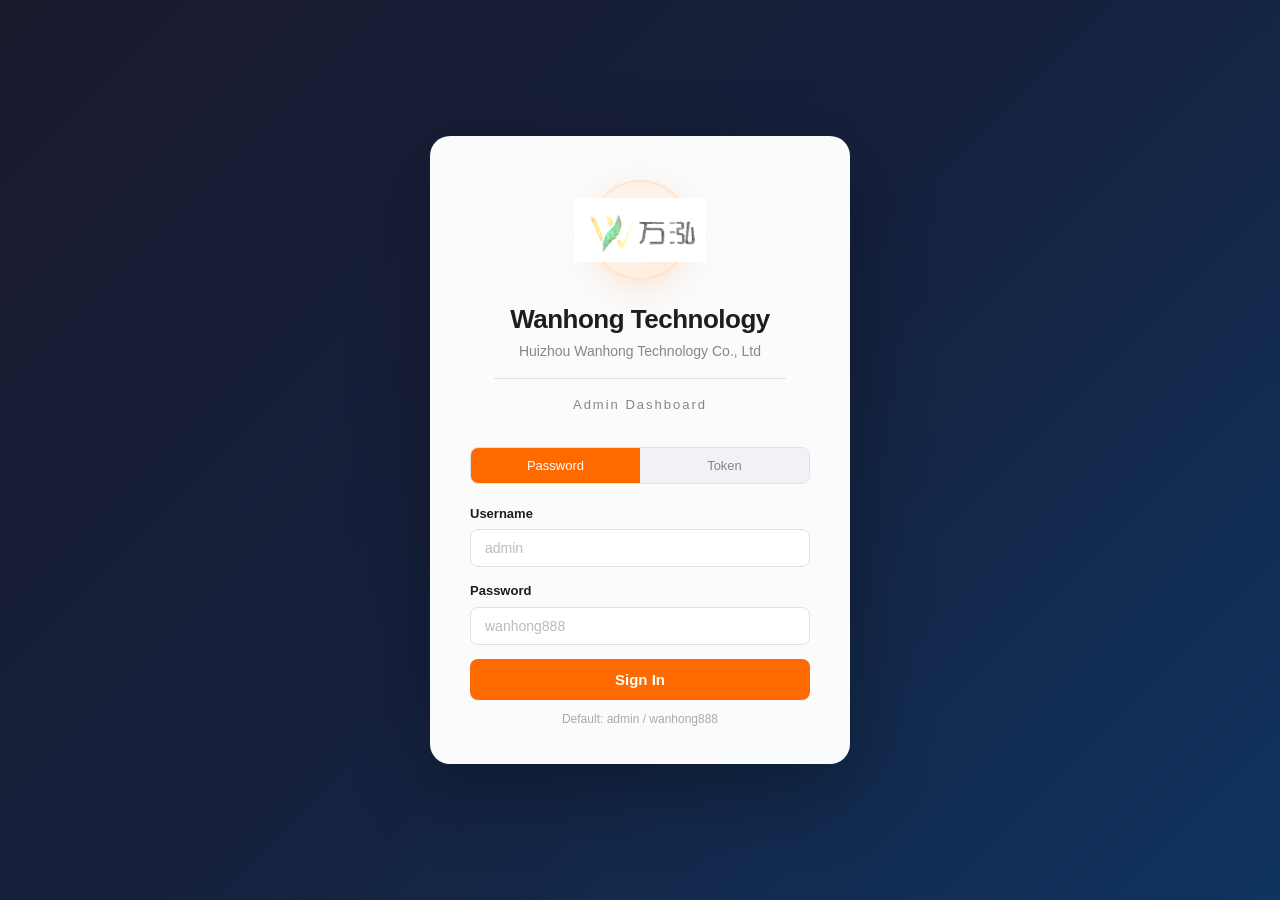
==== admin/index.html @ 7ce1cf28 "Admin panel: switch to English UI" ====
<!DOCTYPE html>
<html lang="en">
<head>
    <meta charset="UTF-8">
    <meta name="viewport" content="width=device-width, initial-scale=1.0">
    <title>Wanhong Tech — Admin Panel</title>
    <link rel="stylesheet" href="css/admin.css">
</head>
<body>

<div id="app">
    <!-- ===== Login Page ===== -->
    <div id="loginPage" class="login-page">
        <div class="login-card">
            <div class="login-brand">
                <div class="login-logo-wrap">
                    <img src="../assets/logo.png" alt="Wanhong Tech" class="login-logo-img">
                </div>
                <h1 class="login-title">Wanhong Technology</h1>
                <p class="login-desc">Huizhou Wanhong Technology Co., Ltd</p>
                <div class="login-divider"></div>
                <p class="login-subtitle">Admin Dashboard</p>
            </div>

            <div class="login-tabs">
                <button class="login-tab active" data-tab="password">Password</button>
                <button class="login-tab" data-tab="token">Token</button>
            </div>

            <!-- Password Login -->
            <div id="loginPassword" class="login-form">
                <div class="form-group">
                    <label>Username</label>
                    <input type="text" id="loginUser" placeholder="admin" class="form-input">
                </div>
                <div class="form-group">
                    <label>Password</label>
                    <input type="password" id="loginPass" placeholder="wanhong888" class="form-input" onkeydown="if(event.key==='Enter') loginWithPassword()">
                </div>
                <button class="login-btn" onclick="loginWithPassword()">Sign In</button>
                <p class="login-hint">Default: admin / wanhong888</p>
            </div>

            <!-- Token Login -->
            <div id="loginToken" class="login-form" style="display:none;">
                <div class="form-group">
                    <label>GitHub Token</label>
                    <input type="password" id="loginTokenInput" placeholder="ghp_xxxxxxxxxxxxxxxxxxxx" class="form-input" onkeydown="if(event.key==='Enter') loginWithToken()">
                </div>
                <p class="login-hint" style="margin-bottom:12px;">Use a GitHub token to manage the repo directly</p>
                <button class="login-btn" onclick="loginWithToken()">Sign In</button>
            </div>

            <div id="loginError" class="login-error"></div>
        </div>
    </div>

    <!-- ===== Dashboard ===== -->
    <div id="dashboard" class="dashboard" style="display:none;">

        <!-- Top Bar -->
        <header class="topbar">
            <div class="topbar-left">
                <img src="../assets/logo.png" alt="Wanhong Tech" class="topbar-logo">
                <div class="topbar-title">
                    <span class="topbar-name">Wanhong Tech</span>
                    <span class="topbar-sub">Admin Panel</span>
                </div>
            </div>
            <div class="topbar-right">
                <span class="topbar-mode" id="loginModeBadge">Local Mode</span>
                <button class="topbar-btn" onclick="syncFromGithub()" id="syncBtn">Sync from GitHub</button>
                <button class="topbar-btn" onclick="publishToGithub()" id="publishBtn">Publish to GitHub</button>
                <button class="topbar-btn topbar-logout" onclick="logout()">Logout</button>
            </div>
        </header>

        <!-- Status Bar -->
        <div class="status-bar" id="statusBar" style="display:none;">
            <span id="statusText"></span>
        </div>

        <!-- Main Content -->
        <div class="main-content">
            <!-- Sidebar -->
            <nav class="sidebar">
                <button class="sidebar-item active" data-page="dashboard-overview">
                    <span>📊</span> Dashboard
                </button>
                <button class="sidebar-item" data-page="products">
                    <span>📦</span> Products
                </button>
                <button class="sidebar-item" data-page="orders">
                    <span>📋</span> Orders
                </button>
                <button class="sidebar-item" data-page="settings">
                    <span>⚙️</span> Settings
                </button>
            </nav>

            <!-- Content Area -->
            <div class="content-area">

                <!-- ===== Overview ===== -->
                <div id="page-dashboard-overview" class="page active">
                    <h1 class="page-title">Dashboard</h1>
                    <div class="stats-grid">
                        <div class="stat-card">
                            <div class="stat-num" id="statProducts">0</div>
                            <div class="stat-label">Total Products</div>
                        </div>
                        <div class="stat-card">
                            <div class="stat-num" id="statOrders">0</div>
                            <div class="stat-label">Orders</div>
                        </div>
                        <div class="stat-card">
                            <div class="stat-num" id="statCategories">0</div>
                            <div class="stat-label">Categories</div>
                        </div>
                        <div class="stat-card">
                            <div class="stat-num" id="statStatus" style="font-size:14px;">Unpublished</div>
                            <div class="stat-label">Publish Status</div>
                        </div>
                    </div>

                    <div class="section-title">Quick Actions</div>
                    <div class="quick-actions">
                        <button class="quick-action" onclick="switchPage('products'); showAddProduct()">
                            <span class="qa-icon">+</span>
                            <span class="qa-text">Add Product</span>
                        </button>
                        <button class="quick-action" onclick="publishToGithub()">
                            <span class="qa-icon">↑</span>
                            <span class="qa-text">Publish Site</span>
                        </button>
                        <button class="quick-action" onclick="window.open('https://pzhenhai7.github.io/wanhong-tech','_blank')">
                            <span class="qa-icon">◎</span>
                            <span class="qa-text">View Site</span>
                        </button>
                    </div>
                </div>

                <!-- ===== Products ===== -->
                <div id="page-products" class="page">
                    <div class="page-header">
                        <h1 class="page-title">Products</h1>
                        <button class="btn btn-primary" onclick="showAddProduct()">+ Add Product</button>
                    </div>

                    <div class="product-list" id="productList">
                        <!-- Rendered by JS -->
                    </div>

                    <!-- Add/Edit Product Modal -->
                    <div class="modal-overlay" id="productModal" style="display:none;" onclick="closeModalOnOverlay(event)">
                        <div class="modal">
                            <div class="modal-header">
                                <h3 id="modalTitle">Add Product</h3>
                                <button class="modal-close" onclick="closeModal()">✕</button>
                            </div>
                            <div class="modal-body">
                                <input type="hidden" id="editProductId">

                                <div class="form-row">
                                    <div class="form-group">
                                        <label>Product ID</label>
                                        <input type="text" id="pf_id" class="form-input" placeholder="e.g. 18400">
                                    </div>
                                    <div class="form-group">
                                        <label>Product Name</label>
                                        <input type="text" id="pf_name" class="form-input" placeholder="e.g. 18400 Battery">
                                    </div>
                                </div>

                                <div class="form-row">
                                    <div class="form-group">
                                        <label>Subtitle</label>
                                        <input type="text" id="pf_subtitle" class="form-input" placeholder="1100mAh / 5A Discharge">
                                    </div>
                                    <div class="form-group">
                                        <label>Category</label>
                                        <select id="pf_category" class="form-input">
                                            <option value="Vape Battery">Vape Battery</option>
                                            <option value="Drone Battery">Drone Battery</option>
                                            <option value="Custom Service">Custom Service</option>
                                        </select>
                                    </div>
                                </div>

                                <div class="form-row">
                                    <div class="form-group">
                                        <label>Price (CNY)</label>
                                        <input type="number" id="pf_price" class="form-input" step="0.01" placeholder="13.00">
                                    </div>
                                    <div class="form-group">
                                        <label>Tag</label>
                                        <input type="text" id="pf_tag" class="form-input" placeholder="New / Hot / Pro">
                                    </div>
                                </div>

                                <div class="form-group">
                                    <label>Description</label>
                                    <textarea id="pf_description" class="form-input form-textarea" rows="3" placeholder="Short product description"></textarea>
                                </div>

                                <div class="form-group">
                                    <label>Full Description (HTML)</label>
                                    <textarea id="pf_fullDesc" class="form-input form-textarea" rows="4" placeholder="<p>Detailed HTML description</p>"></textarea>
                                </div>

                                <div class="form-group">
                                    <label>Applications (comma separated)</label>
                                    <input type="text" id="pf_apps" class="form-input" placeholder="Vape, POD devices">
                                </div>

                                <div class="form-group">
                                    <label>Image Path</label>
                                    <div class="input-row">
                                        <input type="text" id="pf_image" class="form-input" placeholder="assets/product-xxx.jpg">
                                        <label class="checkbox-label">
                                            <input type="checkbox" id="pf_featured"> Featured
                                        </label>
                                    </div>
                                </div>

                                <!-- Specs Editor -->
                                <div class="form-group">
                                    <label>Specifications</label>
                                    <div id="specEditor">
                                        <div class="spec-row">
                                            <input class="form-input spec-key" placeholder="Spec name">
                                            <input class="form-input spec-val" placeholder="Spec value">
                                            <button class="btn-sm btn-add" onclick="addSpecRow()">+</button>
                                        </div>
                                    </div>
                                </div>

                                <div id="modalError" class="form-error"></div>
                            </div>
                            <div class="modal-footer">
                                <button class="btn btn-cancel" onclick="closeModal()">Cancel</button>
                                <button class="btn btn-primary" onclick="saveProduct()">Save Product</button>
                            </div>
                        </div>
                    </div>
                </div>

                <!-- ===== Orders ===== -->
                <div id="page-orders" class="page">
                    <h1 class="page-title">Orders</h1>
                    <div id="ordersContent">
                        <div class="empty-state">
                            <p>Order data is stored in user's browser locally. Cloud sync is not yet supported.</p>
                        </div>
                    </div>
                </div>

                <!-- ===== Settings ===== -->
                <div id="page-settings" class="page">
                    <h1 class="page-title">Settings</h1>

                    <div class="settings-section">
                        <h3>Company Info</h3>
                        <div class="form-group">
                            <label>Company Name</label>
                            <input type="text" id="sf_companyName" class="form-input">
                        </div>
                        <div class="form-group">
                            <label>Phone</label>
                            <input type="text" id="sf_phone" class="form-input">
                        </div>
                        <div class="form-group">
                            <label>Email</label>
                            <input type="text" id="sf_email" class="form-input">
                        </div>
                        <div class="form-group">
                            <label>Contact Person</label>
                            <input type="text" id="sf_contactPerson" class="form-input">
                        </div>
                        <div class="form-group">
                            <label>Address</label>
                            <input type="text" id="sf_address" class="form-input">
                        </div>
                    </div>

                    <div class="settings-section">
                        <h3>GitHub Deployment</h3>
                        <div class="form-group">
                            <label>GitHub Token</label>
                            <input type="password" id="sf_githubToken" class="form-input" placeholder="ghp_xxxxxxxxxxxxxxxxxxxx">
                            <p class="form-hint">Requires repo scope, used for publishing to GitHub Pages</p>
                        </div>
                        <button class="btn btn-primary" onclick="saveSettings()">Save Settings</button>
                        <span id="settingsStatus" style="margin-left:12px;font-size:13px;"></span>
                    </div>
                </div>

            </div>
        </div>
    </div>
</div>

<script src="js/admin.js"></script>
</body>
</html>
---- admin/css/admin.css ----
/* ===== 万鸿科技 — 后台管理系统 ===== */
*,*::before,*::after{margin:0;padding:0;box-sizing:border-box}
:root{
    --bg:#f0f2f5;
    --white:#fff;
    --primary:#FF6A00;
    --primary-hover:#e55e00;
    --text:#1d1d1f;
    --text-light:#86868b;
    --border:#e0e0e5;
    --sidebar-bg:#1d1d1f;
    --sidebar-text:rgba(255,255,255,.7);
    --sidebar-active:#FF6A00;
    --shadow:0 2px 12px rgba(0,0,0,.08);
    --radius:10px;
    --font:-apple-system,BlinkMacSystemFont,"Segoe UI","PingFang SC","Hiragino Sans GB","Microsoft YaHei","Helvetica Neue",Arial,sans-serif;
}
body{font-family:var(--font);background:var(--bg);color:var(--text);-webkit-font-smoothing:antialiased;font-size:14px;line-height:1.5;}
input,select,textarea,button{font-family:var(--font);font-size:14px;}

/* ===== Login ===== */
.login-page{
    min-height:100vh;display:flex;align-items:center;justify-content:center;
    background:linear-gradient(135deg,#1a1a2e,#16213e,#0f3460);padding:20px;
}
.login-card{
    width:420px;max-width:100%;background:rgba(255,255,255,.98);
    border-radius:20px;padding:44px 40px 36px;box-shadow:0 25px 80px rgba(0,0,0,.3);
}
.login-brand{text-align:center;margin-bottom:32px;}
.login-logo-wrap{
    width:100px;height:100px;border-radius:50%;
    background:linear-gradient(135deg,#fff5eb,#ffede0);
    display:flex;align-items:center;justify-content:center;
    margin:0 auto 20px;box-shadow:0 8px 30px rgba(255,106,0,.15);
    border:2px solid rgba(255,106,0,.1);
}
.login-logo-img{height:64px;width:auto;}
.login-title{font-size:26px;font-weight:700;letter-spacing:-.5px;margin-bottom:2px;}
.login-desc{font-size:14px;color:var(--text-light);margin-bottom:2px;}
.login-desc-en{font-size:12px;color:#aaa;letter-spacing:.3px;}
.login-divider{height:1px;background:var(--border);margin:16px 24px;}
.login-subtitle{font-size:13px;color:var(--text-light);font-weight:500;letter-spacing:2px;}
.login-tabs{display:flex;gap:0;margin-bottom:20px;border-radius:8px;overflow:hidden;border:1px solid var(--border);}
.login-tab{flex:1;padding:10px;border:none;background:var(--bg);cursor:pointer;font-size:13px;font-weight:500;color:var(--text-light);transition:all .3s;}
.login-tab.active{background:var(--primary);color:#fff;}
.login-form{display:flex;flex-direction:column;gap:14px;}
.form-group{display:flex;flex-direction:column;gap:6px;}
.form-group label{font-size:13px;font-weight:600;color:var(--text);}
.form-input{
    padding:10px 14px;border:1.5px solid var(--border);border-radius:8px;
    font-size:14px;outline:none;transition:border-color .3s;width:100%;
    background:var(--white);color:var(--text);
}
.form-input:focus{border-color:var(--primary);}
.form-input::placeholder{color:#bbb;}
.form-textarea{resize:vertical;min-height:80px;line-height:1.5;}
.login-btn{
    padding:12px;background:var(--primary);color:#fff;border:none;
    border-radius:8px;font-size:15px;font-weight:600;cursor:pointer;
    transition:background .3s;
}
.login-btn:hover{background:var(--primary-hover);}
.login-hint{font-size:12px;color:#aaa;text-align:center;margin-top:-4px;}
.login-error{
    margin-top:12px;padding:10px;border-radius:8px;background:#fff0f0;
    color:#d00;font-size:13px;display:none;text-align:center;
}

/* ===== Dashboard ===== */
.dashboard{min-height:100vh;display:flex;flex-direction:column;}
.topbar{
    height:56px;background:var(--white);border-bottom:1px solid var(--border);
    display:flex;align-items:center;justify-content:space-between;
    padding:0 24px;position:fixed;top:0;left:0;right:0;z-index:100;
}
.topbar-left{display:flex;align-items:center;gap:12px;}
.topbar-logo{height:32px;width:auto;}
.topbar-title{display:flex;flex-direction:column;}
.topbar-name{font-size:15px;font-weight:700;}
.topbar-sub{font-size:10px;color:var(--text-light);letter-spacing:1px;}
.topbar-right{display:flex;gap:8px;align-items:center;}
.topbar-btn{
    padding:7px 16px;border:1px solid var(--border);border-radius:6px;
    background:var(--white);cursor:pointer;font-size:12px;font-weight:500;
    transition:all .3s;white-space:nowrap;
}
.topbar-btn:hover{background:var(--bg);border-color:var(--primary);color:var(--primary);}
.topbar-logout{color:#d00;border-color:#fcc;}
.topbar-logout:hover{background:#fff0f0;border-color:#d00;}
.topbar-mode{
    font-size:11px;padding:4px 10px;border-radius:4px;font-weight:500;
}
.topbar-mode[data-mode="local"]{background:#fff3cd;color:#856404;}
.topbar-mode[data-mode="github"]{background:#d4edda;color:#155724;}

.status-bar{
    position:fixed;top:56px;left:0;right:0;z-index:99;
    padding:10px 24px;background:#d4edda;color:#155724;font-size:13px;
    display:flex;align-items:center;justify-content:space-between;
}
.status-bar.error{background:#f8d7da;color:#721c24;}
.status-bar .close-status{background:none;border:none;font-size:18px;cursor:pointer;color:inherit;}

.main-content{display:flex;margin-top:56px;min-height:calc(100vh - 56px);}
.sidebar{
    width:200px;background:var(--sidebar-bg);padding:16px 0;
    position:fixed;top:56px;left:0;bottom:0;overflow-y:auto;
}
.sidebar-item{
    display:flex;align-items:center;gap:10px;width:100%;
    padding:12px 20px;border:none;background:none;color:var(--sidebar-text);
    font-size:13px;font-weight:500;cursor:pointer;transition:all .2s;text-align:left;
}
.sidebar-item:hover{background:rgba(255,255,255,.08);color:#fff;}
.sidebar-item.active{background:rgba(255,106,0,.15);color:var(--sidebar-active);border-right:3px solid var(--sidebar-active);}

.content-area{flex:1;margin-left:200px;padding:28px 32px;min-height:calc(100vh - 56px);}
.page{display:none;}
.page.active{display:block;}
.page-title{font-size:22px;font-weight:700;margin-bottom:20px;}
.page-header{display:flex;justify-content:space-between;align-items:center;margin-bottom:20px;}
.section-title{font-size:16px;font-weight:600;margin:24px 0 16px;}

/* ===== Stats ===== */
.stats-grid{display:grid;grid-template-columns:repeat(4,1fr);gap:16px;margin-bottom:24px;}
.stat-card{
    background:var(--white);border-radius:var(--radius);padding:24px;
    border:1px solid var(--border);text-align:center;
}
.stat-card .stat-num{font-size:32px;font-weight:700;color:var(--primary);}
.stat-card .stat-label{font-size:13px;color:var(--text-light);margin-top:4px;}

.quick-actions{display:flex;gap:16px;}
.quick-action{
    flex:1;padding:24px;background:var(--white);border-radius:var(--radius);
    border:1.5px dashed var(--border);cursor:pointer;text-align:center;
    transition:all .3s;
}
.quick-action:hover{border-color:var(--primary);background:#fff8f0;}
.qa-icon{display:block;font-size:28px;font-weight:300;margin-bottom:8px;}
.qa-text{font-size:14px;font-weight:500;}

/* ===== Product List ===== */
.product-list{display:flex;flex-direction:column;gap:12px;}
.product-card{
    display:flex;align-items:center;gap:16px;
    background:var(--white);border-radius:var(--radius);
    padding:16px 20px;border:1px solid var(--border);
    transition:all .2s;
}
.product-card:hover{border-color:var(--primary);box-shadow:var(--shadow);}
.pc-img{
    width:56px;height:56px;border-radius:8px;
    background:var(--bg);display:flex;align-items:center;justify-content:center;
    font-size:10px;font-weight:600;color:var(--text-light);flex-shrink:0;
    overflow:hidden;
}
.pc-img img{width:100%;height:100%;object-fit:contain;}
.pc-info{flex:1;min-width:0;}
.pc-name{font-size:14px;font-weight:600;margin-bottom:2px;}
.pc-meta{font-size:12px;color:var(--text-light);}
.pc-price{font-size:16px;font-weight:700;color:var(--primary);white-space:nowrap;}
.pc-actions{display:flex;gap:6px;}
.pc-btn{
    padding:6px 14px;border:1px solid var(--border);border-radius:6px;
    background:var(--white);cursor:pointer;font-size:12px;transition:all .2s;
}
.pc-btn-edit:hover{border-color:var(--primary);color:var(--primary);}
.pc-btn-del:hover{border-color:#d00;color:#d00;}

/* ===== Modal ===== */
.modal-overlay{
    position:fixed;inset:0;background:rgba(0,0,0,.5);
    z-index:200;display:flex;align-items:center;justify-content:center;
    padding:20px;
}
.modal{
    background:var(--white);border-radius:var(--radius);
    width:640px;max-width:100%;max-height:90vh;overflow-y:auto;
    box-shadow:0 20px 60px rgba(0,0,0,.15);
}
.modal-header{
    display:flex;justify-content:space-between;align-items:center;
    padding:20px 24px;border-bottom:1px solid var(--border);
}
.modal-header h3{font-size:18px;font-weight:600;}
.modal-close{background:none;border:none;font-size:20px;cursor:pointer;color:var(--text-light);}
.modal-body{padding:24px;display:flex;flex-direction:column;gap:14px;}
.modal-footer{
    padding:16px 24px;border-top:1px solid var(--border);
    display:flex;justify-content:flex-end;gap:10px;
}

.form-row{display:grid;grid-template-columns:1fr 1fr;gap:14px;}
.input-row{display:flex;gap:12px;align-items:center;}
.checkbox-label{display:flex;align-items:center;gap:6px;font-size:13px;white-space:nowrap;cursor:pointer;}

.btn{
    padding:9px 20px;border-radius:8px;font-size:13px;font-weight:600;
    cursor:pointer;transition:all .3s;border:1.5px solid transparent;
}
.btn-primary{background:var(--primary);color:#fff;border-color:var(--primary);}
.btn-primary:hover{background:var(--primary-hover);}
.btn-cancel{background:var(--white);color:var(--text);border-color:var(--border);}
.btn-cancel:hover{background:var(--bg);}
.btn-sm{padding:6px 12px;border-radius:6px;border:1px solid var(--border);cursor:pointer;font-size:13px;background:var(--white);}
.btn-add{background:var(--primary);color:#fff;border-color:var(--primary);}

.spec-row{display:flex;gap:8px;margin-bottom:8px;align-items:center;}
.spec-row .spec-key{flex:2;}
.spec-row .spec-val{flex:3;}
.spec-row .btn-sm{flex-shrink:0;}

.form-error{display:none;padding:8px 12px;background:#fff0f0;color:#d00;border-radius:6px;font-size:13px;}
.form-hint{font-size:12px;color:#aaa;margin-top:2px;}

/* ===== Orders ===== */
.empty-state{padding:60px 20px;text-align:center;color:var(--text-light);}

/* ===== Settings ===== */
.settings-section{
    background:var(--white);border-radius:var(--radius);
    padding:24px;border:1px solid var(--border);margin-bottom:20px;
}
.settings-section h3{font-size:15px;font-weight:600;margin-bottom:16px;padding-bottom:12px;border-bottom:1px solid var(--border);}

/* ===== Toast ===== */
.admin-toast{
    position:fixed;bottom:30px;left:50%;transform:translateX(-50%);
    padding:12px 24px;border-radius:8px;font-size:14px;font-weight:500;
    color:#fff;z-index:9999;opacity:0;transition:opacity .4s;
    box-shadow:0 4px 20px rgba(0,0,0,.15);pointer-events:none;max-width:90vw;text-align:center;
}

/* ===== Responsive ===== */
@media(max-width:768px){
    .sidebar{width:56px;}
    .sidebar-item span:not(:first-child){display:none;}
    .content-area{margin-left:56px;padding:20px 16px;}
    .stats-grid{grid-template-columns:1fr 1fr;}
    .quick-actions{flex-direction:column;}
    .form-row{grid-template-columns:1fr;}
    .topbar-right .topbar-btn{font-size:11px;padding:5px 10px;}
}
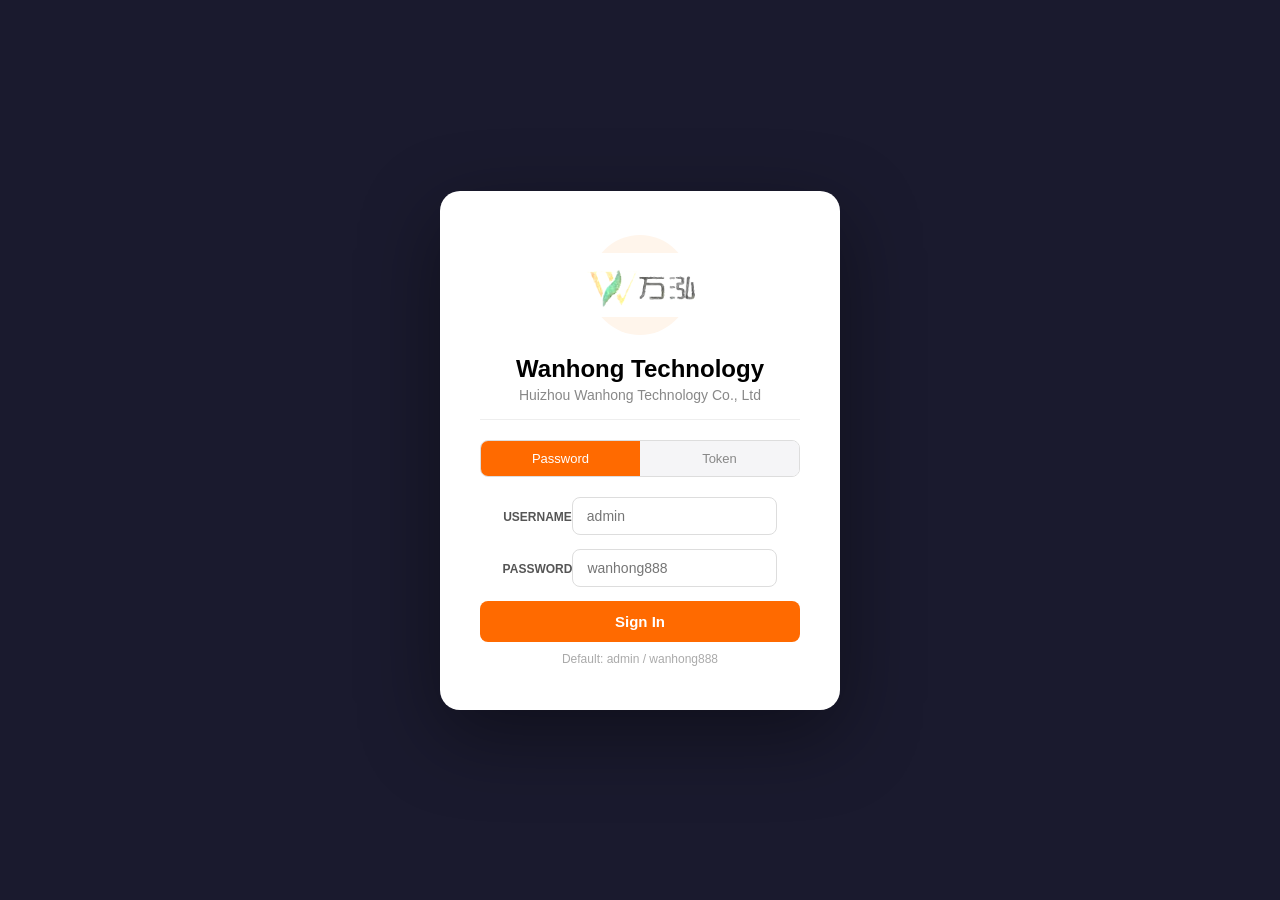
==== commit d376ef65: "Simplify admin to single-file" ====
--- a/admin/index.html
+++ b/admin/index.html
@@ -1,305 +1,173 @@
 <!DOCTYPE html>
 <html lang="en">
 <head>
-    <meta charset="UTF-8">
-    <meta name="viewport" content="width=device-width, initial-scale=1.0">
-    <title>Wanhong Tech — Admin Panel</title>
-    <link rel="stylesheet" href="css/admin.css">
+<meta charset="UTF-8">
+<meta name="viewport" content="width=device-width, initial-scale=1.0">
+<title>Wanhong Tech Admin</title>
+<style>
+*{margin:0;padding:0;box-sizing:border-box}
+body{font-family:-apple-system,BlinkMacSystemFont,sans-serif;background:#1a1a2e;min-height:100vh;display:flex;align-items:center;justify-content:center}
+.card{background:#fff;border-radius:20px;padding:44px 40px;width:400px;max-width:90vw;box-shadow:0 25px 80px rgba(0,0,0,.4);text-align:center}
+.logo{width:100px;height:100px;border-radius:50%;background:#fff5eb;display:flex;align-items:center;justify-content:center;margin:0 auto 20px}
+.logo img{height:64px;width:auto}
+h1{font-size:24px;margin-bottom:4px}
+.sub{color:#888;font-size:14px;margin-bottom:20px;padding-bottom:16px;border-bottom:1px solid #eee}
+.tab-bar{display:flex;margin-bottom:20px;border:1px solid #ddd;border-radius:8px;overflow:hidden}
+.tab{flex:1;padding:10px;border:none;background:#f5f5f7;cursor:pointer;font-size:13px;color:#888}
+.tab.active{background:#FF6A00;color:#fff}
+.form{display:flex;flex-direction:column;gap:14px}
+label{font-size:12px;font-weight:600;color:#555;text-align:left;text-transform:uppercase}
+input{padding:10px 14px;border:1.5px solid #ddd;border-radius:8px;font-size:14px;outline:none}
+input:focus{border-color:#FF6A00}
+button.btn{padding:12px;background:#FF6A00;color:#fff;border:none;border-radius:8px;font-size:15px;font-weight:600;cursor:pointer}
+button.btn:hover{background:#e55e00}
+.hint{font-size:12px;color:#aaa;margin-top:-4px}
+.error{display:none;padding:10px;background:#fff0f0;color:#d00;border-radius:8px;font-size:13px;margin-top:12px}
+.dashboard{display:none;width:100%;min-height:100vh;background:#f0f2f5}
+.top{background:#fff;padding:16px 24px;display:flex;justify-content:space-between;align-items:center;border-bottom:1px solid #ddd}
+.top h2{font-size:16px}
+.logout{background:none;border:1px solid #ddd;padding:6px 14px;border-radius:6px;cursor:pointer;font-size:12px;color:#d00}
+.main{padding:24px;max-width:900px;margin:0 auto}
+.main h3{font-size:18px;margin-bottom:12px}
+.info{background:#fff;border-radius:12px;padding:20px;border:1px solid #ddd}
+.info p{color:#666;margin:4px 0;font-size:14px}
+.btn-group{margin-top:16px;display:flex;gap:10px}
+.btn-sm{padding:8px 20px;border:1px solid #ddd;border-radius:6px;background:#fff;cursor:pointer;font-size:13px}
+.btn-sm.primary{background:#FF6A00;color:#fff;border-color:#FF6A00}
+</style>
 </head>
 <body>
 
-<div id="app">
-    <!-- ===== Login Page ===== -->
-    <div id="loginPage" class="login-page">
-        <div class="login-card">
-            <div class="login-brand">
-                <div class="login-logo-wrap">
-                    <img src="../assets/logo.png" alt="Wanhong Tech" class="login-logo-img">
-                </div>
-                <h1 class="login-title">Wanhong Technology</h1>
-                <p class="login-desc">Huizhou Wanhong Technology Co., Ltd</p>
-                <div class="login-divider"></div>
-                <p class="login-subtitle">Admin Dashboard</p>
-            </div>
+<div id="loginPage">
+<div class="card">
+  <div class="logo"><img src="../assets/logo.png" alt="Wanhong"></div>
+  <h1>Wanhong Technology</h1>
+  <p class="sub">Huizhou Wanhong Technology Co., Ltd</p>
 
-            <div class="login-tabs">
-                <button class="login-tab active" data-tab="password">Password</button>
-                <button class="login-tab" data-tab="token">Token</button>
-            </div>
+  <div class="tab-bar">
+    <button class="tab active" onclick="switchTab('pass')">Password</button>
+    <button class="tab" onclick="switchTab('token')">Token</button>
+  </div>
 
-            <!-- Password Login -->
-            <div id="loginPassword" class="login-form">
-                <div class="form-group">
-                    <label>Username</label>
-                    <input type="text" id="loginUser" placeholder="admin" class="form-input">
-                </div>
-                <div class="form-group">
-                    <label>Password</label>
-                    <input type="password" id="loginPass" placeholder="wanhong888" class="form-input" onkeydown="if(event.key==='Enter') loginWithPassword()">
-                </div>
-                <button class="login-btn" onclick="loginWithPassword()">Sign In</button>
-                <p class="login-hint">Default: admin / wanhong888</p>
-            </div>
+  <div id="passForm" class="form">
+    <div><label>Username</label><input type="text" id="loginUser" placeholder="admin"></div>
+    <div><label>Password</label><input type="password" id="loginPass" placeholder="wanhong888" onkeydown="if(event.key==='Enter') doLogin()"></div>
+    <button class="btn" onclick="doLogin()">Sign In</button>
+    <p class="hint">Default: admin / wanhong888</p>
+  </div>
 
-            <!-- Token Login -->
-            <div id="loginToken" class="login-form" style="display:none;">
-                <div class="form-group">
-                    <label>GitHub Token</label>
-                    <input type="password" id="loginTokenInput" placeholder="ghp_xxxxxxxxxxxxxxxxxxxx" class="form-input" onkeydown="if(event.key==='Enter') loginWithToken()">
-                </div>
-                <p class="login-hint" style="margin-bottom:12px;">Use a GitHub token to manage the repo directly</p>
-                <button class="login-btn" onclick="loginWithToken()">Sign In</button>
-            </div>
+  <div id="tokenForm" class="form" style="display:none">
+    <div><label>GitHub Token</label><input type="password" id="loginToken" placeholder="ghp_xxxxxxxxxxxx" onkeydown="if(event.key==='Enter') doTokenLogin()"></div>
+    <button class="btn" onclick="doTokenLogin()">Sign In</button>
+    <p class="hint">Use a GitHub token with repo scope</p>
+  </div>
 
-            <div id="loginError" class="login-error"></div>
-        </div>
-    </div>
-
-    <!-- ===== Dashboard ===== -->
-    <div id="dashboard" class="dashboard" style="display:none;">
-
-        <!-- Top Bar -->
-        <header class="topbar">
-            <div class="topbar-left">
-                <img src="../assets/logo.png" alt="Wanhong Tech" class="topbar-logo">
-                <div class="topbar-title">
-                    <span class="topbar-name">Wanhong Tech</span>
-                    <span class="topbar-sub">Admin Panel</span>
-                </div>
-            </div>
-            <div class="topbar-right">
-                <span class="topbar-mode" id="loginModeBadge">Local Mode</span>
-                <button class="topbar-btn" onclick="syncFromGithub()" id="syncBtn">Sync from GitHub</button>
-                <button class="topbar-btn" onclick="publishToGithub()" id="publishBtn">Publish to GitHub</button>
-                <button class="topbar-btn topbar-logout" onclick="logout()">Logout</button>
-            </div>
-        </header>
-
-        <!-- Status Bar -->
-        <div class="status-bar" id="statusBar" style="display:none;">
-            <span id="statusText"></span>
-        </div>
-
-        <!-- Main Content -->
-        <div class="main-content">
-            <!-- Sidebar -->
-            <nav class="sidebar">
-                <button class="sidebar-item active" data-page="dashboard-overview">
-                    <span>📊</span> Dashboard
-                </button>
-                <button class="sidebar-item" data-page="products">
-                    <span>📦</span> Products
-                </button>
-                <button class="sidebar-item" data-page="orders">
-                    <span>📋</span> Orders
-                </button>
-                <button class="sidebar-item" data-page="settings">
-                    <span>⚙️</span> Settings
-                </button>
-            </nav>
-
-            <!-- Content Area -->
-            <div class="content-area">
-
-                <!-- ===== Overview ===== -->
-                <div id="page-dashboard-overview" class="page active">
-                    <h1 class="page-title">Dashboard</h1>
-                    <div class="stats-grid">
-                        <div class="stat-card">
-                            <div class="stat-num" id="statProducts">0</div>
-                            <div class="stat-label">Total Products</div>
-                        </div>
-                        <div class="stat-card">
-                            <div class="stat-num" id="statOrders">0</div>
-                            <div class="stat-label">Orders</div>
-                        </div>
-                        <div class="stat-card">
-                            <div class="stat-num" id="statCategories">0</div>
-                            <div class="stat-label">Categories</div>
-                        </div>
-                        <div class="stat-card">
-                            <div class="stat-num" id="statStatus" style="font-size:14px;">Unpublished</div>
-                            <div class="stat-label">Publish Status</div>
-                        </div>
-                    </div>
-
-                    <div class="section-title">Quick Actions</div>
-                    <div class="quick-actions">
-                        <button class="quick-action" onclick="switchPage('products'); showAddProduct()">
-                            <span class="qa-icon">+</span>
-                            <span class="qa-text">Add Product</span>
-                        </button>
-                        <button class="quick-action" onclick="publishToGithub()">
-                            <span class="qa-icon">↑</span>
-                            <span class="qa-text">Publish Site</span>
-                        </button>
-                        <button class="quick-action" onclick="window.open('https://pzhenhai7.github.io/wanhong-tech','_blank')">
-                            <span class="qa-icon">◎</span>
-                            <span class="qa-text">View Site</span>
-                        </button>
-                    </div>
-                </div>
-
-                <!-- ===== Products ===== -->
-                <div id="page-products" class="page">
-                    <div class="page-header">
-                        <h1 class="page-title">Products</h1>
-                        <button class="btn btn-primary" onclick="showAddProduct()">+ Add Product</button>
-                    </div>
-
-                    <div class="product-list" id="productList">
-                        <!-- Rendered by JS -->
-                    </div>
-
-                    <!-- Add/Edit Product Modal -->
-                    <div class="modal-overlay" id="productModal" style="display:none;" onclick="closeModalOnOverlay(event)">
-                        <div class="modal">
-                            <div class="modal-header">
-                                <h3 id="modalTitle">Add Product</h3>
-                                <button class="modal-close" onclick="closeModal()">✕</button>
-                            </div>
-                            <div class="modal-body">
-                                <input type="hidden" id="editProductId">
-
-                                <div class="form-row">
-                                    <div class="form-group">
-                                        <label>Product ID</label>
-                                        <input type="text" id="pf_id" class="form-input" placeholder="e.g. 18400">
-                                    </div>
-                                    <div class="form-group">
-                                        <label>Product Name</label>
-                                        <input type="text" id="pf_name" class="form-input" placeholder="e.g. 18400 Battery">
-                                    </div>
-                                </div>
-
-                                <div class="form-row">
-                                    <div class="form-group">
-                                        <label>Subtitle</label>
-                                        <input type="text" id="pf_subtitle" class="form-input" placeholder="1100mAh / 5A Discharge">
-                                    </div>
-                                    <div class="form-group">
-                                        <label>Category</label>
-                                        <select id="pf_category" class="form-input">
-                                            <option value="Vape Battery">Vape Battery</option>
-                                            <option value="Drone Battery">Drone Battery</option>
-                                            <option value="Custom Service">Custom Service</option>
-                                        </select>
-                                    </div>
-                                </div>
-
-                                <div class="form-row">
-                                    <div class="form-group">
-                                        <label>Price (CNY)</label>
-                                        <input type="number" id="pf_price" class="form-input" step="0.01" placeholder="13.00">
-                                    </div>
-                                    <div class="form-group">
-                                        <label>Tag</label>
-                                        <input type="text" id="pf_tag" class="form-input" placeholder="New / Hot / Pro">
-                                    </div>
-                                </div>
-
-                                <div class="form-group">
-                                    <label>Description</label>
-                                    <textarea id="pf_description" class="form-input form-textarea" rows="3" placeholder="Short product description"></textarea>
-                                </div>
-
-                                <div class="form-group">
-                                    <label>Full Description (HTML)</label>
-                                    <textarea id="pf_fullDesc" class="form-input form-textarea" rows="4" placeholder="<p>Detailed HTML description</p>"></textarea>
-                                </div>
-
-                                <div class="form-group">
-                                    <label>Applications (comma separated)</label>
-                                    <input type="text" id="pf_apps" class="form-input" placeholder="Vape, POD devices">
-                                </div>
-
-                                <div class="form-group">
-                                    <label>Image Path</label>
-                                    <div class="input-row">
-                                        <input type="text" id="pf_image" class="form-input" placeholder="assets/product-xxx.jpg">
-                                        <label class="checkbox-label">
-                                            <input type="checkbox" id="pf_featured"> Featured
-                                        </label>
-                                    </div>
-                                </div>
-
-                                <!-- Specs Editor -->
-                                <div class="form-group">
-                                    <label>Specifications</label>
-                                    <div id="specEditor">
-                                        <div class="spec-row">
-                                            <input class="form-input spec-key" placeholder="Spec name">
-                                            <input class="form-input spec-val" placeholder="Spec value">
-                                            <button class="btn-sm btn-add" onclick="addSpecRow()">+</button>
-                                        </div>
-                                    </div>
-                                </div>
-
-                                <div id="modalError" class="form-error"></div>
-                            </div>
-                            <div class="modal-footer">
-                                <button class="btn btn-cancel" onclick="closeModal()">Cancel</button>
-                                <button class="btn btn-primary" onclick="saveProduct()">Save Product</button>
-                            </div>
-                        </div>
-                    </div>
-                </div>
-
-                <!-- ===== Orders ===== -->
-                <div id="page-orders" class="page">
-                    <h1 class="page-title">Orders</h1>
-                    <div id="ordersContent">
-                        <div class="empty-state">
-                            <p>Order data is stored in user's browser locally. Cloud sync is not yet supported.</p>
-                        </div>
-                    </div>
-                </div>
-
-                <!-- ===== Settings ===== -->
-                <div id="page-settings" class="page">
-                    <h1 class="page-title">Settings</h1>
-
-                    <div class="settings-section">
-                        <h3>Company Info</h3>
-                        <div class="form-group">
-                            <label>Company Name</label>
-                            <input type="text" id="sf_companyName" class="form-input">
-                        </div>
-                        <div class="form-group">
-                            <label>Phone</label>
-                            <input type="text" id="sf_phone" class="form-input">
-                        </div>
-                        <div class="form-group">
-                            <label>Email</label>
-                            <input type="text" id="sf_email" class="form-input">
-                        </div>
-                        <div class="form-group">
-                            <label>Contact Person</label>
-                            <input type="text" id="sf_contactPerson" class="form-input">
-                        </div>
-                        <div class="form-group">
-                            <label>Address</label>
-                            <input type="text" id="sf_address" class="form-input">
-                        </div>
-                    </div>
-
-                    <div class="settings-section">
-                        <h3>GitHub Deployment</h3>
-                        <div class="form-group">
-                            <label>GitHub Token</label>
-                            <input type="password" id="sf_githubToken" class="form-input" placeholder="ghp_xxxxxxxxxxxxxxxxxxxx">
-                            <p class="form-hint">Requires repo scope, used for publishing to GitHub Pages</p>
-                        </div>
-                        <button class="btn btn-primary" onclick="saveSettings()">Save Settings</button>
-                        <span id="settingsStatus" style="margin-left:12px;font-size:13px;"></span>
-                    </div>
-                </div>
-
-            </div>
-        </div>
-    </div>
+  <div id="loginError" class="error"></div>
+</div>
 </div>
 
-<script src="js/admin.js"></script>
+<div id="dashboard" class="dashboard">
+  <div class="top">
+    <h2>Wanhong Tech Admin</h2>
+    <button class="logout" onclick="doLogout()">Logout</button>
+  </div>
+  <div class="main">
+    <h3>Dashboard</h3>
+    <div class="info">
+      <p>Welcome to Wanhong Technology admin panel.</p>
+      <p>Use the GitHub Token login to publish product changes.</p>
+    </div>
+    <div id="prodInfo" style="margin-top:16px;"></div>
+    <div class="btn-group">
+      <button class="btn-sm primary" onclick="window.open('https://pzhenhai7.github.io/wanhong-tech','_blank')">View Site</button>
+    </div>
+  </div>
+</div>
+
+<script>
+// Tab switch
+function switchTab(t) {
+  document.querySelectorAll('.tab').forEach(el => el.classList.remove('active'));
+  if (t === 'pass') {
+    document.querySelectorAll('.tab')[0].classList.add('active');
+    document.getElementById('passForm').style.display = 'flex';
+    document.getElementById('tokenForm').style.display = 'none';
+  } else {
+    document.querySelectorAll('.tab')[1].classList.add('active');
+    document.getElementById('passForm').style.display = 'none';
+    document.getElementById('tokenForm').style.display = 'flex';
+  }
+  document.getElementById('loginError').style.display = 'none';
+}
+
+function showError(msg) {
+  var err = document.getElementById('loginError');
+  err.textContent = msg;
+  err.style.display = 'block';
+}
+
+// Password login
+function doLogin() {
+  var user = document.getElementById('loginUser').value.trim();
+  var pass = document.getElementById('loginPass').value.trim();
+  if (user === 'admin' && pass === 'wanhong888') {
+    sessionStorage.setItem('wanhong_admin', 'local');
+    document.getElementById('loginPage').style.display = 'none';
+    document.getElementById('dashboard').style.display = 'block';
+    loadProducts();
+  } else {
+    showError('Invalid username or password');
+  }
+}
+
+// Token login
+function doTokenLogin() {
+  var token = document.getElementById('loginToken').value.trim();
+  if (!token.startsWith('ghp_') && !token.startsWith('github_pat_')) {
+    showError('Invalid token format');
+    return;
+  }
+  sessionStorage.setItem('wanhong_admin', 'github:' + token);
+  APP_TOKEN = token;
+  document.getElementById('loginPage').style.display = 'none';
+  document.getElementById('dashboard').style.display = 'block';
+  loadProducts();
+}
+
+var APP_TOKEN = '';
+
+function doLogout() {
+  sessionStorage.removeItem('wanhong_admin');
+  APP_TOKEN = '';
+  document.getElementById('loginPage').style.display = 'flex';
+  document.getElementById('dashboard').style.display = 'none';
+}
+
+// Load products
+async function loadProducts() {
+  var el = document.getElementById('prodInfo');
+  try {
+    var resp = await fetch('../data/products.json?_=' + Date.now());
+    var data = await resp.json();
+    var count = (data.products || []).length;
+    el.innerHTML = '<div class="info"><p>Products loaded: <strong>' + count + '</strong></p></div>';
+  } catch(e) {
+    el.innerHTML = '<div class="info"><p>Could not load products.</p></div>';
+  }
+}
+
+// Auto login
+(function() {
+  var saved = sessionStorage.getItem('wanhong_admin');
+  if (saved) {
+    if (saved.startsWith('github:')) {
+      APP_TOKEN = saved.substring(7);
+    }
+    document.getElementById('loginPage').style.display = 'none';
+    document.getElementById('dashboard').style.display = 'block';
+    loadProducts();
+  }
+})();
+</script>
 </body>
 </html>
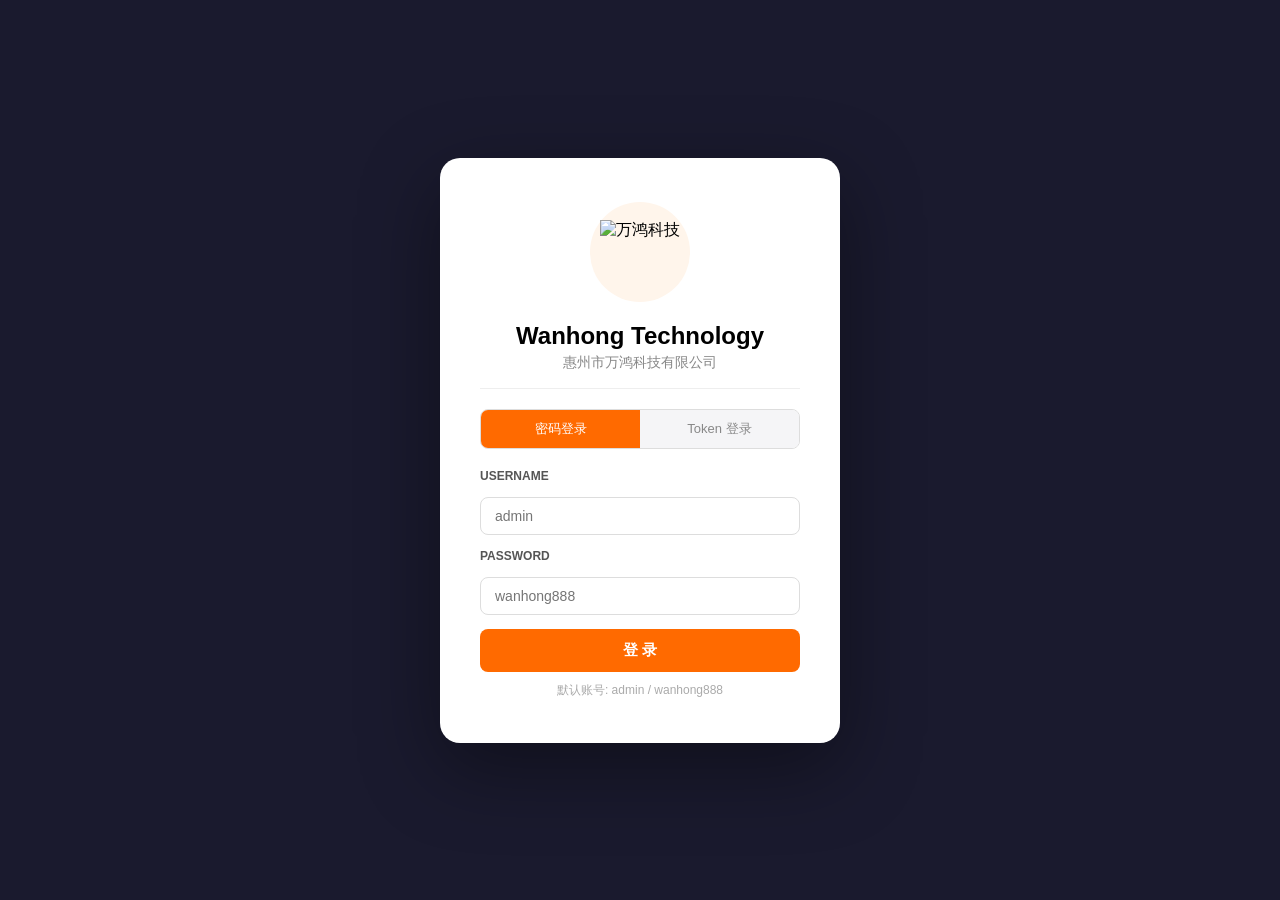
==== commit f97a46f7: "feat: complete admin panel with product CRUD" ====
--- a/admin/index.html
+++ b/admin/index.html
@@ -1,12 +1,14 @@
 <!DOCTYPE html>
-<html lang="en">
+<html lang="zh-CN">
 <head>
 <meta charset="UTF-8">
 <meta name="viewport" content="width=device-width, initial-scale=1.0">
-<title>Wanhong Tech Admin</title>
+<title>万鸿科技 后台管理</title>
 <style>
 *{margin:0;padding:0;box-sizing:border-box}
-body{font-family:-apple-system,BlinkMacSystemFont,sans-serif;background:#1a1a2e;min-height:100vh;display:flex;align-items:center;justify-content:center}
+body{font-family:-apple-system,BlinkMacSystemFont,sans-serif;background:#1a1a2e;min-height:100vh}
+/* Login */
+.login-wrap{min-height:100vh;display:flex;align-items:center;justify-content:center}
 .card{background:#fff;border-radius:20px;padding:44px 40px;width:400px;max-width:90vw;box-shadow:0 25px 80px rgba(0,0,0,.4);text-align:center}
 .logo{width:100px;height:100px;border-radius:50%;background:#fff5eb;display:flex;align-items:center;justify-content:center;margin:0 auto 20px}
 .logo img{height:64px;width:auto}
@@ -16,76 +18,262 @@
 .tab{flex:1;padding:10px;border:none;background:#f5f5f7;cursor:pointer;font-size:13px;color:#888}
 .tab.active{background:#FF6A00;color:#fff}
 .form{display:flex;flex-direction:column;gap:14px}
-label{font-size:12px;font-weight:600;color:#555;text-align:left;text-transform:uppercase}
-input{padding:10px 14px;border:1.5px solid #ddd;border-radius:8px;font-size:14px;outline:none}
+label.f{font-size:12px;font-weight:600;color:#555;text-align:left;text-transform:uppercase}
+input[type=text],input[type=password]{padding:10px 14px;border:1.5px solid #ddd;border-radius:8px;font-size:14px;outline:none;width:100%}
 input:focus{border-color:#FF6A00}
-button.btn{padding:12px;background:#FF6A00;color:#fff;border:none;border-radius:8px;font-size:15px;font-weight:600;cursor:pointer}
+button.btn{padding:12px;background:#FF6A00;color:#fff;border:none;border-radius:8px;font-size:15px;font-weight:600;cursor:pointer;width:100%}
 button.btn:hover{background:#e55e00}
 .hint{font-size:12px;color:#aaa;margin-top:-4px}
 .error{display:none;padding:10px;background:#fff0f0;color:#d00;border-radius:8px;font-size:13px;margin-top:12px}
-.dashboard{display:none;width:100%;min-height:100vh;background:#f0f2f5}
-.top{background:#fff;padding:16px 24px;display:flex;justify-content:space-between;align-items:center;border-bottom:1px solid #ddd}
-.top h2{font-size:16px}
-.logout{background:none;border:1px solid #ddd;padding:6px 14px;border-radius:6px;cursor:pointer;font-size:12px;color:#d00}
-.main{padding:24px;max-width:900px;margin:0 auto}
-.main h3{font-size:18px;margin-bottom:12px}
-.info{background:#fff;border-radius:12px;padding:20px;border:1px solid #ddd}
-.info p{color:#666;margin:4px 0;font-size:14px}
-.btn-group{margin-top:16px;display:flex;gap:10px}
-.btn-sm{padding:8px 20px;border:1px solid #ddd;border-radius:6px;background:#fff;cursor:pointer;font-size:13px}
+/* Dashboard Layout */
+.dboard{display:none;width:100%;min-height:100vh;background:#f0f2f5}
+.topbar{background:#fff;padding:12px 24px;display:flex;justify-content:space-between;align-items:center;border-bottom:1px solid #ddd;position:sticky;top:0;z-index:100}
+.topbar h2{font-size:15px}
+.topbar-actions{display:flex;gap:10px;align-items:center}
+.topbar .mode-badge{font-size:11px;padding:3px 10px;border-radius:4px;font-weight:500}
+.topbar .logout-btn{background:none;border:1px solid #ddd;padding:5px 12px;border-radius:6px;cursor:pointer;font-size:12px;color:#d00}
+.body-wrap{display:flex;min-height:calc(100vh - 48px)}
+.sidebar{width:200px;background:#fff;border-right:1px solid #ddd;flex-shrink:0}
+.sidebar-item{padding:14px 20px;font-size:13px;color:#666;cursor:pointer;border-left:3px solid transparent;transition:all .2s}
+.sidebar-item:hover{background:#f9f9f9;color:#333}
+.sidebar-item.active{background:#fff5eb;color:#FF6A00;border-left-color:#FF6A00;font-weight:600}
+.content{flex:1;padding:24px;max-width:960px}
+.page{display:none}
+.page.active{display:block}
+.page-title{font-size:18px;font-weight:600;margin-bottom:16px}
+/* Dashboard page */
+.stats{display:grid;grid-template-columns:repeat(4,1fr);gap:16px;margin-bottom:24px}
+.stat-card{background:#fff;border-radius:10px;padding:20px;border:1px solid #ddd;text-align:center}
+.stat-num{font-size:28px;font-weight:700;color:#FF6A00}
+.stat-label{font-size:12px;color:#888;margin-top:4px}
+.action-bar{display:flex;gap:10px;margin-bottom:20px;flex-wrap:wrap}
+.btn-o{background:#FF6A00;color:#fff;border:none;padding:8px 20px;border-radius:6px;font-size:13px;cursor:pointer;font-weight:500}
+.btn-o:hover{background:#e55e00}
+.btn-g{background:#fff;color:#333;border:1px solid #ddd;padding:8px 20px;border-radius:6px;font-size:13px;cursor:pointer}
+.btn-g:hover{background:#f5f5f5}
+.btn-d{background:#fff;color:#d00;border:1px solid #ddd;padding:8px 20px;border-radius:6px;font-size:13px;cursor:pointer}
+.btn-d:hover{background:#fff0f0}
+/* Product list */
+.prod-list{display:flex;flex-direction:column;gap:8px}
+.prod-card{background:#fff;border-radius:8px;padding:14px 16px;border:1px solid #ddd;display:flex;align-items:center;gap:14px}
+.prod-card-img{width:48px;height:48px;border-radius:6px;background:#f5f5f7;display:flex;align-items:center;justify-content:center;font-size:11px;color:#bbb;flex-shrink:0;overflow:hidden}
+.prod-card-img img{width:100%;height:100%;object-fit:cover}
+.prod-card-info{flex:1;min-width:0}
+.prod-card-name{font-size:14px;font-weight:600;margin-bottom:2px}
+.prod-card-meta{font-size:12px;color:#888}
+.prod-card-price{font-size:14px;font-weight:600;color:#FF6A00;white-space:nowrap}
+.prod-card-actions{display:flex;gap:6px}
+.prod-card-actions button{padding:4px 12px;border-radius:4px;font-size:12px;cursor:pointer;border:1px solid #ddd;background:#fff}
+.prod-card-actions .pe:hover{background:#e55e00;color:#fff;border-color:#e55e00}
+.prod-card-actions .pd{color:#d00}
+.empty-state{text-align:center;padding:60px 20px;color:#888;font-size:14px}
+/* Modal */
+.modal-overlay{display:none;position:fixed;inset:0;background:rgba(0,0,0,.5);z-index:1000;align-items:center;justify-content:center}
+.modal{background:#fff;border-radius:16px;padding:32px;width:600px;max-width:95vw;max-height:90vh;overflow-y:auto}
+.modal h3{font-size:18px;margin-bottom:20px}
+.form-grid{display:grid;grid-template-columns:1fr 1fr;gap:14px}
+.form-grid .full{grid-column:1/-1}
+.form-grid label{font-size:12px;font-weight:600;color:#555;display:block;margin-bottom:4px}
+.form-grid input,.form-grid select,.form-grid textarea{padding:8px 12px;border:1.5px solid #ddd;border-radius:6px;font-size:13px;outline:none;width:100%}
+.form-grid input:focus,.form-grid select:focus,.form-grid textarea:focus{border-color:#FF6A00}
+.form-grid textarea{resize:vertical;min-height:60px;font-family:inherit}
+.form-grid .spec-row{display:flex;gap:8px;margin-bottom:6px}
+.form-grid .spec-row input{flex:1}
+.form-grid .spec-row button{flex-shrink:0}
+.btn-sm{padding:5px 14px;border:1px solid #ddd;border-radius:4px;font-size:12px;cursor:pointer;background:#fff}
 .btn-sm.primary{background:#FF6A00;color:#fff;border-color:#FF6A00}
+.btn-sm.primary:hover{background:#e55e00}
+.btn-sm.danger{color:#d00;border-color:#ddd}
+.modal-actions{display:flex;gap:10px;margin-top:20px;justify-content:flex-end}
+.modal-actions button{padding:8px 24px;border-radius:6px;font-size:13px;cursor:pointer}
+/* Settings */
+.settings-form{display:grid;grid-template-columns:1fr 1fr;gap:14px;max-width:600px}
+.settings-form .full{grid-column:1/-1}
+.settings-form label{font-size:12px;font-weight:600;color:#555;display:block;margin-bottom:4px}
+.settings-form input{padding:8px 12px;border:1.5px solid #ddd;border-radius:6px;font-size:13px;outline:none;width:100%}
+.settings-form input:focus{border-color:#FF6A00}
+/* Toast */
+.toast{position:fixed;bottom:30px;left:50%;transform:translateX(-50%);padding:12px 24px;border-radius:8px;color:#fff;font-size:14px;z-index:9999;opacity:0;transition:opacity .4s;pointer-events:none}
+/* Status bar */
+.status-bar{display:none;align-items:center;gap:10px;padding:10px 16px;background:#e8f4e8;border-radius:8px;font-size:13px;margin-bottom:16px}
+.status-bar.error{background:#fff0f0;color:#d00}
+.status-bar .spinner{width:16px;height:16px;border:2px solid #ccc;border-top-color:#FF6A00;border-radius:50%;animation:spin .8s linear infinite}
+@keyframes spin{to{transform:rotate(360deg)}}
+@media(max-width:768px){
+  .body-wrap{flex-direction:column}
+  .sidebar{width:100%;display:flex;overflow-x:auto;border-right:none;border-bottom:1px solid #ddd}
+  .sidebar-item{white-space:nowrap;border-left:none;border-bottom:3px solid transparent;padding:12px 16px}
+  .sidebar-item.active{border-left:none;border-bottom-color:#FF6A00}
+  .stats{grid-template-columns:repeat(2,1fr)}
+  .form-grid,.settings-form{grid-template-columns:1fr}
+  .prod-card{flex-wrap:wrap}
+}
 </style>
 </head>
 <body>
 
-<div id="loginPage">
+<!-- ===== Login ===== -->
+<div id="loginPage" class="login-wrap">
 <div class="card">
-  <div class="logo"><img src="../assets/logo.png" alt="Wanhong"></div>
+  <div class="logo"><img src="assets/logo.png" alt="万鸿科技"></div>
   <h1>Wanhong Technology</h1>
-  <p class="sub">Huizhou Wanhong Technology Co., Ltd</p>
+  <p class="sub">惠州市万鸿科技有限公司</p>
 
   <div class="tab-bar">
-    <button class="tab active" onclick="switchTab('pass')">Password</button>
-    <button class="tab" onclick="switchTab('token')">Token</button>
+    <button class="tab active" onclick="switchTab('pass')">密码登录</button>
+    <button class="tab" onclick="switchTab('token')">Token 登录</button>
   </div>
 
   <div id="passForm" class="form">
-    <div><label>Username</label><input type="text" id="loginUser" placeholder="admin"></div>
-    <div><label>Password</label><input type="password" id="loginPass" placeholder="wanhong888" onkeydown="if(event.key==='Enter') doLogin()"></div>
-    <button class="btn" onclick="doLogin()">Sign In</button>
-    <p class="hint">Default: admin / wanhong888</p>
+    <label class="f">Username</label>
+    <input type="text" id="loginUser" placeholder="admin">
+    <label class="f">Password</label>
+    <input type="password" id="loginPass" placeholder="wanhong888" onkeydown="if(event.key==='Enter') doLogin()">
+    <button class="btn" onclick="doLogin()">登 录</button>
+    <p class="hint">默认账号: admin / wanhong888</p>
   </div>
 
   <div id="tokenForm" class="form" style="display:none">
-    <div><label>GitHub Token</label><input type="password" id="loginToken" placeholder="ghp_xxxxxxxxxxxx" onkeydown="if(event.key==='Enter') doTokenLogin()"></div>
-    <button class="btn" onclick="doTokenLogin()">Sign In</button>
-    <p class="hint">Use a GitHub token with repo scope</p>
+    <label class="f">GitHub Token</label>
+    <input type="password" id="loginToken" placeholder="ghp_xxxxxxxxxxxx" onkeydown="if(event.key==='Enter') doTokenLogin()">
+    <button class="btn" onclick="doTokenLogin()">登 录</button>
+    <p class="hint">使用有 repo 权限的 GitHub Token</p>
   </div>
 
   <div id="loginError" class="error"></div>
 </div>
 </div>
 
-<div id="dashboard" class="dashboard">
-  <div class="top">
-    <h2>Wanhong Tech Admin</h2>
-    <button class="logout" onclick="doLogout()">Logout</button>
+<!-- ===== Dashboard ===== -->
+<div id="dashboard" class="dboard">
+  <div class="topbar">
+    <h2>万鸿科技 后台管理</h2>
+    <div class="topbar-actions">
+      <span class="mode-badge" id="modeBadge" style="background:#f5f5f5;color:#888">本地模式</span>
+      <button class="logout-btn" onclick="doLogout()">退出登录</button>
+    </div>
   </div>
-  <div class="main">
-    <h3>Dashboard</h3>
-    <div class="info">
-      <p>Welcome to Wanhong Technology admin panel.</p>
-      <p>Use the GitHub Token login to publish product changes.</p>
+
+  <div class="body-wrap">
+    <!-- Sidebar -->
+    <div class="sidebar">
+      <div class="sidebar-item active" data-page="dashboard-overview" onclick="switchPage('dashboard-overview')">控制台</div>
+      <div class="sidebar-item" data-page="products" onclick="switchPage('products')">产品管理</div>
+      <div class="sidebar-item" data-page="settings" onclick="switchPage('settings')">系统设置</div>
     </div>
-    <div id="prodInfo" style="margin-top:16px;"></div>
-    <div class="btn-group">
-      <button class="btn-sm primary" onclick="window.open('https://pzhenhai7.github.io/wanhong-tech','_blank')">View Site</button>
+
+    <!-- Content -->
+    <div class="content">
+      <!-- Status Bar -->
+      <div class="status-bar" id="statusBar">
+        <div class="spinner"></div>
+        <span id="statusText">加载中...</span>
+      </div>
+
+      <!-- Page: Dashboard Overview -->
+      <div class="page active" id="page-dashboard-overview">
+        <div class="page-title">控制台</div>
+        <div class="stats">
+          <div class="stat-card"><div class="stat-num" id="statProducts">0</div><div class="stat-label">产品总数</div></div>
+          <div class="stat-card"><div class="stat-num" id="statCategories">0</div><div class="stat-label">分类数</div></div>
+          <div class="stat-card"><div class="stat-num" id="statMode">—</div><div class="stat-label">模式</div></div>
+          <div class="stat-card"><div class="stat-num" id="statStatus" style="font-size:16px;">—</div><div class="stat-label">状态</div></div>
+        </div>
+        <div class="action-bar">
+          <button class="btn-o" onclick="showAddProduct()">+ 添加产品</button>
+          <button class="btn-g" onclick="syncFromGithub()" id="syncBtn">从 GitHub 同步</button>
+          <button class="btn-o" onclick="publishToGithub()" id="publishBtn">发布到 GitHub</button>
+          <button class="btn-g" onclick="window.open('https://pzhenhai7.github.io/wanhong-tech','_blank')">查看网站</button>
+        </div>
+      </div>
+
+      <!-- Page: Products -->
+      <div class="page" id="page-products">
+        <div class="page-title">产品管理</div>
+        <div class="action-bar">
+          <button class="btn-o" onclick="showAddProduct()">+ 添加产品</button>
+        </div>
+        <div class="prod-list" id="productList">
+          <div class="empty-state">暂无产品，点击"添加产品"开始</div>
+        </div>
+      </div>
+
+      <!-- Page: Settings -->
+      <div class="page" id="page-settings">
+        <div class="page-title">系统设置</div>
+        <div class="settings-form">
+          <div class="full"><label>公司名称</label><input type="text" id="sf_companyName" placeholder="惠州市万鸿科技有限公司"></div>
+          <div><label>联系电话</label><input type="text" id="sf_phone" placeholder="13682629862"></div>
+          <div><label>邮箱</label><input type="text" id="sf_email" placeholder="info@wanhong-tech.com"></div>
+          <div><label>联系人</label><input type="text" id="sf_contactPerson" placeholder="廖万欣"></div>
+          <div class="full"><label>公司地址</label><input type="text" id="sf_address" placeholder="广东省惠州市仲恺高新区惠风路8号"></div>
+          <div class="full">
+            <label>GitHub Token</label>
+            <input type="password" id="sf_githubToken" placeholder="ghp_xxxxxxxxxxxx">
+          </div>
+          <div class="full" style="display:flex;gap:10px">
+            <button class="btn-o" onclick="saveSettings()" style="width:auto">保存设置</button>
+            <span id="settingsStatus" style="font-size:13px;color:#155724;align-self:center"></span>
+          </div>
+        </div>
+      </div>
     </div>
   </div>
 </div>
 
+<!-- ===== Product Modal ===== -->
+<div class="modal-overlay" id="productModal" onclick="if(event.target===this)closeModal()">
+  <div class="modal">
+    <h3 id="modalTitle">添加产品</h3>
+    <input type="hidden" id="editProductIdx">
+    <div class="form-grid">
+      <div><label>产品 ID *</label><input type="text" id="pf_id" placeholder="如: 18400"></div>
+      <div><label>产品名称 *</label><input type="text" id="pf_name" placeholder="18400 电子烟电池"></div>
+      <div><label>副标题</label><input type="text" id="pf_subtitle" placeholder="1100mAh · 钴+三元"></div>
+      <div><label>分类</label>
+        <select id="pf_category">
+          <option value="电子烟电池">电子烟电池</option>
+          <option value="高倍率电池">高倍率电池</option>
+          <option value="无人机电池">无人机电池</option>
+          <option value="OEM定制">OEM/ODM 定制</option>
+        </select>
+      </div>
+      <div><label>价格 ¥</label><input type="number" id="pf_price" step="0.01" placeholder="13.00"></div>
+      <div><label>标签</label><input type="text" id="pf_tag" placeholder="新品 / 热销"></div>
+      <div class="full"><label>图片路径</label><input type="text" id="pf_image" placeholder="assets/product-18400.jpg"></div>
+      <div class="full"><label>简短描述</label><textarea id="pf_description" rows="2" placeholder="产品简短描述"></textarea></div>
+      <div class="full"><label>详细描述</label><textarea id="pf_fullDesc" rows="3" placeholder="支持 HTML"></textarea></div>
+      <div class="full"><label>适用范围（逗号分隔）</label><input type="text" id="pf_apps" placeholder="电子烟, POD, 雾化器"></div>
+      <div class="full"><label>规格参数</label>
+        <div id="specEditor">
+          <div class="spec-row">
+            <input placeholder="参数名" class="spec-key">
+            <input placeholder="参数值" class="spec-val">
+            <button class="btn-sm primary" onclick="addSpecRow()" style="font-size:16px;padding:4px 12px">+</button>
+          </div>
+        </div>
+      </div>
+      <div class="full"><label><input type="checkbox" id="pf_featured"> 标记为推荐产品</label></div>
+    </div>
+    <div class="error" id="modalError"></div>
+    <div class="modal-actions">
+      <button class="btn-g" onclick="closeModal()">取消</button>
+      <button class="btn-o" onclick="saveProduct()">保存</button>
+    </div>
+  </div>
+</div>
+
+<!-- Toast -->
+<div class="toast" id="adminToast"></div>
+
 <script>
-// Tab switch
+// ===== State =====
+let APP = { token: '', mode: 'local', products: [], settings: {} };
+const GITHUB_REPO = 'pzhenhai7/wanhong-tech';
+const GITHUB_BRANCH = 'main';
+const PRODUCTS_PATH = 'data/products.json';
+
+// ===== Login =====
 function switchTab(t) {
   document.querySelectorAll('.tab').forEach(el => el.classList.remove('active'));
   if (t === 'pass') {
@@ -101,71 +289,369 @@
 }
 
 function showError(msg) {
-  var err = document.getElementById('loginError');
-  err.textContent = msg;
-  err.style.display = 'block';
-}
-
-// Password login
+  var e = document.getElementById('loginError');
+  e.textContent = msg; e.style.display = 'block';
+}
+
 function doLogin() {
-  var user = document.getElementById('loginUser').value.trim();
-  var pass = document.getElementById('loginPass').value.trim();
-  if (user === 'admin' && pass === 'wanhong888') {
-    sessionStorage.setItem('wanhong_admin', 'local');
-    document.getElementById('loginPage').style.display = 'none';
-    document.getElementById('dashboard').style.display = 'block';
-    loadProducts();
-  } else {
-    showError('Invalid username or password');
-  }
-}
-
-// Token login
+  var u = document.getElementById('loginUser').value.trim();
+  var p = document.getElementById('loginPass').value.trim();
+  if (u === 'admin' && p === 'wanhong888') {
+    APP.mode = 'local';
+    sessionStorage.setItem('wanhong_admin', JSON.stringify({mode:'local',token:''}));
+    enterDashboard();
+  } else { showError('账号或密码错误'); }
+}
+
 function doTokenLogin() {
-  var token = document.getElementById('loginToken').value.trim();
-  if (!token.startsWith('ghp_') && !token.startsWith('github_pat_')) {
-    showError('Invalid token format');
+  var t = document.getElementById('loginToken').value.trim();
+  if (!t.startsWith('ghp_') && !t.startsWith('github_pat_')) {
+    showError('Token 格式无效（需以 ghp_ 或 github_pat_ 开头）');
     return;
   }
-  sessionStorage.setItem('wanhong_admin', 'github:' + token);
-  APP_TOKEN = token;
+  APP.token = t; APP.mode = 'github';
+  sessionStorage.setItem('wanhong_admin', JSON.stringify({mode:'github',token:t}));
+  enterDashboard();
+}
+
+function doLogout() {
+  sessionStorage.removeItem('wanhong_admin');
+  APP.token = ''; APP.mode = 'local';
+  document.getElementById('dashboard').style.display = 'none';
+  document.getElementById('loginPage').style.display = 'flex';
+}
+
+function enterDashboard() {
   document.getElementById('loginPage').style.display = 'none';
   document.getElementById('dashboard').style.display = 'block';
-  loadProducts();
-}
-
-var APP_TOKEN = '';
-
-function doLogout() {
-  sessionStorage.removeItem('wanhong_admin');
-  APP_TOKEN = '';
-  document.getElementById('loginPage').style.display = 'flex';
-  document.getElementById('dashboard').style.display = 'none';
-}
-
-// Load products
-async function loadProducts() {
-  var el = document.getElementById('prodInfo');
+  initDashboard();
+}
+
+// ===== Dashboard Init =====
+async function initDashboard() {
+  // Load products
   try {
-    var resp = await fetch('../data/products.json?_=' + Date.now());
-    var data = await resp.json();
-    var count = (data.products || []).length;
-    el.innerHTML = '<div class="info"><p>Products loaded: <strong>' + count + '</strong></p></div>';
+    var resp = await fetch('data/products.json?_=' + Date.now());
+    var d = await resp.json();
+    APP.products = d.products || [];
+    APP.settings = d.settings || {};
   } catch(e) {
-    el.innerHTML = '<div class="info"><p>Could not load products.</p></div>';
-  }
-}
-
-// Auto login
+    APP.products = [];
+    APP.settings = {};
+  }
+
+  // If GitHub mode, sync from GitHub
+  if (APP.mode === 'github' && APP.token) {
+    await syncFromGithub(false);
+  }
+
+  renderAll();
+}
+
+// ===== Sync from GitHub =====
+async function syncFromGithub(showMsg = true) {
+  if (!APP.token) { toast('请先使用 GitHub Token 登录', 'error'); return; }
+  showStatus('正在从 GitHub 同步...');
+  try {
+    var resp = await fetch('https://api.github.com/repos/' + GITHUB_REPO + '/contents/' + PRODUCTS_PATH, {
+      headers: { 'Authorization': 'token ' + APP.token, 'Accept': 'application/vnd.github.v3+json' }
+    });
+    if (!resp.ok) throw new Error('GitHub API: ' + resp.status);
+    var json = await resp.json();
+    var content = decodeURIComponent(escape(atob(json.content)));
+    var data = JSON.parse(content);
+    APP.products = data.products || [];
+    APP.settings = data.settings || {};
+    hideStatus();
+    renderAll();
+    if (showMsg) toast('同步完成，已加载 ' + APP.products.length + ' 个产品');
+  } catch(e) {
+    showStatus('同步失败: ' + e.message, 'error');
+    setTimeout(hideStatus, 3000);
+    if (showMsg) toast('同步失败', 'error');
+  }
+}
+
+// ===== Publish to GitHub =====
+async function publishToGithub() {
+  if (!APP.token) { toast('请先使用 GitHub Token 登录', 'error'); return; }
+  showStatus('正在发布到 GitHub...');
+
+  // Strip token from settings before saving
+  var saveSettings = JSON.parse(JSON.stringify(APP.settings));
+  var content = JSON.stringify({ products: APP.products, settings: saveSettings }, null, 2);
+
+  try {
+    var sha = '';
+    try {
+      var r = await fetch('https://api.github.com/repos/' + GITHUB_REPO + '/contents/' + PRODUCTS_PATH, {
+        headers: { 'Authorization': 'token ' + APP.token, 'Accept': 'application/vnd.github.v3+json' }
+      });
+      if (r.ok) { var j = await r.json(); sha = j.sha; }
+    } catch {}
+
+    var commitResp = await fetch('https://api.github.com/repos/' + GITHUB_REPO + '/contents/' + PRODUCTS_PATH, {
+      method: 'PUT',
+      headers: { 'Authorization': 'token ' + APP.token, 'Accept': 'application/vnd.github.v3+json', 'Content-Type': 'application/json' },
+      body: JSON.stringify({
+        message: '管理员更新产品 - ' + new Date().toLocaleString(),
+        content: btoa(unescape(encodeURIComponent(content))),
+        sha: sha || undefined,
+        branch: GITHUB_BRANCH
+      })
+    });
+
+    if (!commitResp.ok) { var er = await commitResp.json(); throw new Error(er.message || '发布失败'); }
+
+    showStatus('已发布到 GitHub！等待 Pages 部署...');
+    setTimeout(hideStatus, 3000);
+    toast('发布成功！');
+  } catch(e) {
+    showStatus('发布失败: ' + e.message, 'error');
+    toast('发布失败: ' + e.message, 'error');
+  }
+}
+
+// ===== Render =====
+function renderAll() {
+  document.getElementById('statProducts').textContent = APP.products.length;
+  var cats = new Set(APP.products.map(p => p.category));
+  document.getElementById('statCategories').textContent = cats.size;
+
+  var badge = document.getElementById('modeBadge');
+  if (APP.mode === 'github') {
+    badge.textContent = 'GitHub 已连接';
+    badge.style.cssText = 'font-size:11px;padding:3px 10px;border-radius:4px;font-weight:500;background:#d4edda;color:#155724';
+  } else {
+    badge.textContent = '本地模式';
+    badge.style.cssText = 'font-size:11px;padding:3px 10px;border-radius:4px;font-weight:500;background:#f5f5f5;color:#888';
+  }
+
+  document.getElementById('statMode').textContent = APP.mode === 'github' ? '在线' : '本地';
+  document.getElementById('statStatus').textContent = APP.mode === 'github' ? '已连接 GitHub' : '仅本地编辑';
+  document.getElementById('statStatus').style.fontSize = APP.mode === 'github' ? '14px' : '14px';
+  document.getElementById('statStatus').style.color = APP.mode === 'github' ? '#155724' : '#856404';
+
+  renderProductList();
+  renderSettings();
+}
+
+function renderProductList() {
+  var list = document.getElementById('productList');
+  if (APP.products.length === 0) {
+    list.innerHTML = '<div class="empty-state">暂无产品，点击"添加产品"开始</div>';
+    return;
+  }
+  list.innerHTML = APP.products.map(function(p, i) {
+    var imgHtml = p.image ? '<img src="' + p.image + '" alt="' + p.name + '">' : p.id;
+    return '<div class="prod-card">' +
+      '<div class="prod-card-img">' + imgHtml + '</div>' +
+      '<div class="prod-card-info">' +
+        '<div class="prod-card-name">' + (p.name || '') + '</div>' +
+        '<div class="prod-card-meta">' + (p.category || '') + ' / ID: ' + (p.id || '') + '</div>' +
+      '</div>' +
+      '<div class="prod-card-price">¥' + (p.price ? p.price.toFixed(2) : '0.00') + '</div>' +
+      '<div class="prod-card-actions">' +
+        '<button class="pe" onclick="editProduct(' + i + ')">编辑</button>' +
+        '<button class="pd" onclick="deleteProduct(' + i + ')">删除</button>' +
+      '</div>' +
+    '</div>';
+  }).join('');
+}
+
+// ===== Product CRUD =====
+function showAddProduct() {
+  document.getElementById('modalTitle').textContent = '添加产品';
+  document.getElementById('editProductIdx').value = '';
+  ['pf_id','pf_name','pf_subtitle','pf_price','pf_tag','pf_description','pf_fullDesc','pf_apps','pf_image'].forEach(function(id) {
+    document.getElementById(id).value = '';
+  });
+  document.getElementById('pf_category').value = '电子烟电池';
+  document.getElementById('pf_featured').checked = false;
+  document.getElementById('modalError').style.display = 'none';
+  document.getElementById('specEditor').innerHTML = '<div class="spec-row"><input class="spec-key" placeholder="参数名"><input class="spec-val" placeholder="参数值"><button class="btn-sm primary" onclick="addSpecRow()" style="font-size:16px;padding:4px 12px">+</button></div>';
+  document.getElementById('productModal').style.display = 'flex';
+}
+
+function editProduct(idx) {
+  var p = APP.products[idx];
+  document.getElementById('modalTitle').textContent = '编辑产品';
+  document.getElementById('editProductIdx').value = idx;
+  document.getElementById('pf_id').value = p.id || '';
+  document.getElementById('pf_name').value = p.name || '';
+  document.getElementById('pf_subtitle').value = p.subtitle || '';
+  document.getElementById('pf_category').value = p.category || '电子烟电池';
+  document.getElementById('pf_price').value = p.price || '';
+  document.getElementById('pf_tag').value = p.tag || '';
+  document.getElementById('pf_description').value = p.description || '';
+  document.getElementById('pf_fullDesc').value = (p.fullDescription || '').replace(/<br>/g, '\n');
+  document.getElementById('pf_apps').value = (p.applications || []).join(', ');
+  document.getElementById('pf_image').value = p.image || '';
+  document.getElementById('pf_featured').checked = p.featured || false;
+  document.getElementById('modalError').style.display = 'none';
+
+  var editor = document.getElementById('specEditor');
+  var specs = p.specList || [];
+  if (specs.length === 0) {
+    editor.innerHTML = '<div class="spec-row"><input class="spec-key" placeholder="参数名"><input class="spec-val" placeholder="参数值"><button class="btn-sm primary" onclick="addSpecRow()" style="font-size:16px;padding:4px 12px">+</button></div>';
+  } else {
+    editor.innerHTML = specs.map(function(s, i) {
+      return '<div class="spec-row">' +
+        '<input class="spec-key" value="' + (s.label || '') + '">' +
+        '<input class="spec-val" value="' + (s.value || '') + '">' +
+        (i === 0
+          ? '<button class="btn-sm primary" onclick="addSpecRow()" style="font-size:16px;padding:4px 12px">+</button>'
+          : '<button class="btn-sm danger" onclick="this.parentElement.remove()" style="font-size:14px;padding:4px 10px">✕</button>') +
+      '</div>';
+    }).join('');
+  }
+  document.getElementById('productModal').style.display = 'flex';
+}
+
+function closeModal() { document.getElementById('productModal').style.display = 'none'; }
+
+function addSpecRow() {
+  var ed = document.getElementById('specEditor');
+  var row = document.createElement('div'); row.className = 'spec-row';
+  row.innerHTML = '<input class="spec-key" placeholder="参数名"><input class="spec-val" placeholder="参数值"><button class="btn-sm danger" onclick="this.parentElement.remove()" style="font-size:14px;padding:4px 10px">✕</button>';
+  ed.appendChild(row);
+}
+
+function saveProduct() {
+  var err = document.getElementById('modalError');
+  err.style.display = 'none';
+
+  var id = document.getElementById('pf_id').value.trim();
+  var name = document.getElementById('pf_name').value.trim();
+  var price = parseFloat(document.getElementById('pf_price').value);
+
+  if (!id) { err.textContent = '请输入产品 ID'; err.style.display = 'block'; return; }
+  if (!name) { err.textContent = '请输入产品名称'; err.style.display = 'block'; return; }
+  if (isNaN(price) || price <= 0) { err.textContent = '请输入有效价格'; err.style.display = 'block'; return; }
+
+  var specList = [];
+  document.querySelectorAll('#specEditor .spec-row').forEach(function(row) {
+    var k = row.querySelector('.spec-key').value.trim();
+    var v = row.querySelector('.spec-val').value.trim();
+    if (k && v) specList.push({ label: k, value: v });
+  });
+
+  var specs = {};
+  specList.forEach(function(s) { specs[s.label] = s.value; });
+
+  var apps = document.getElementById('pf_apps').value.split(',').map(function(s) { return s.trim(); }).filter(Boolean);
+  var tag = document.getElementById('pf_tag').value.trim();
+
+  var product = {
+    id: id,
+    name: name,
+    subtitle: document.getElementById('pf_subtitle').value.trim(),
+    fullName: name,
+    category: document.getElementById('pf_category').value,
+    price: price,
+    priceDesc: '单价 / 含税含运费，批量价格另议',
+    image: document.getElementById('pf_image').value.trim(),
+    tag: tag,
+    tagColor: 'orange',
+    badge: tag,
+    badgeType: tag === '新品' ? 'new' : 'hot',
+    featured: document.getElementById('pf_featured').checked,
+    specs: specs,
+    features: [],
+    applications: apps,
+    description: document.getElementById('pf_description').value.trim(),
+    fullDescription: document.getElementById('pf_fullDesc').value.trim() || '<p>' + document.getElementById('pf_description').value.trim() + '</p>',
+    specList: specList,
+    createdAt: new Date().toISOString().slice(0, 10)
+  };
+
+  var editIdx = document.getElementById('editProductIdx').value;
+  if (editIdx !== '') {
+    APP.products[parseInt(editIdx)] = product;
+    toast('产品已更新');
+  } else {
+    if (APP.products.some(function(p) { return p.id === id; })) {
+      err.textContent = '产品 ID "' + id + '" 已存在';
+      err.style.display = 'block';
+      return;
+    }
+    APP.products.push(product);
+    toast('产品已添加');
+  }
+
+  closeModal();
+  renderAll();
+}
+
+function deleteProduct(idx) {
+  if (!confirm('确定删除 "' + APP.products[idx].name + '"？')) return;
+  APP.products.splice(idx, 1);
+  renderAll();
+  toast('产品已删除');
+}
+
+// ===== Settings =====
+function renderSettings() {
+  var s = APP.settings;
+  document.getElementById('sf_companyName').value = s.companyName || '';
+  document.getElementById('sf_phone').value = s.phone || '';
+  document.getElementById('sf_email').value = s.email || '';
+  document.getElementById('sf_contactPerson').value = s.contactPerson || '';
+  document.getElementById('sf_address').value = s.address || '';
+  if (APP.token) document.getElementById('sf_githubToken').value = APP.token;
+}
+
+function saveSettings() {
+  APP.settings.companyName = document.getElementById('sf_companyName').value.trim();
+  APP.settings.phone = document.getElementById('sf_phone').value.trim();
+  APP.settings.email = document.getElementById('sf_email').value.trim();
+  APP.settings.contactPerson = document.getElementById('sf_contactPerson').value.trim();
+  APP.settings.address = document.getElementById('sf_address').value.trim();
+  var tk = document.getElementById('sf_githubToken').value.trim();
+  if (tk) APP.token = tk;
+  document.getElementById('settingsStatus').textContent = '设置已保存';
+  setTimeout(function() { document.getElementById('settingsStatus').textContent = ''; }, 3000);
+  toast('设置已保存');
+}
+
+// ===== Utility =====
+function switchPage(page) {
+  document.querySelectorAll('.page').forEach(function(p) { p.classList.remove('active'); });
+  document.querySelectorAll('.sidebar-item').forEach(function(p) { p.classList.remove('active'); });
+  document.getElementById('page-' + page).classList.add('active');
+  document.querySelector('.sidebar-item[data-page="' + page + '"]').classList.add('active');
+}
+
+function showStatus(msg, type) {
+  var bar = document.getElementById('statusBar');
+  document.getElementById('statusText').textContent = msg;
+  bar.style.display = 'flex';
+  bar.className = 'status-bar' + (type === 'error' ? ' error' : '');
+}
+
+function hideStatus() {
+  document.getElementById('statusBar').style.display = 'none';
+}
+
+function toast(msg, type) {
+  var t = document.getElementById('adminToast');
+  t.style.background = type === 'error' ? '#E55E00' : '#00A65A';
+  t.textContent = msg;
+  t.style.opacity = '1';
+  clearTimeout(t._timer);
+  t._timer = setTimeout(function() { t.style.opacity = '0'; }, 3000);
+}
+
+// ===== Auto Login =====
 (function() {
   var saved = sessionStorage.getItem('wanhong_admin');
   if (saved) {
-    if (saved.startsWith('github:')) {
-      APP_TOKEN = saved.substring(7);
-    }
-    document.getElementById('loginPage').style.display = 'none';
-    document.getElementById('dashboard').style.display = 'block';
-    loadProducts();
+    try {
+      var data = JSON.parse(saved);
+      APP.token = data.token || '';
+      APP.mode = data.mode || 'local';
+      enterDashboard();
+    } catch(e) { sessionStorage.removeItem('wanhong_admin'); }
   }
 })();
 </script>
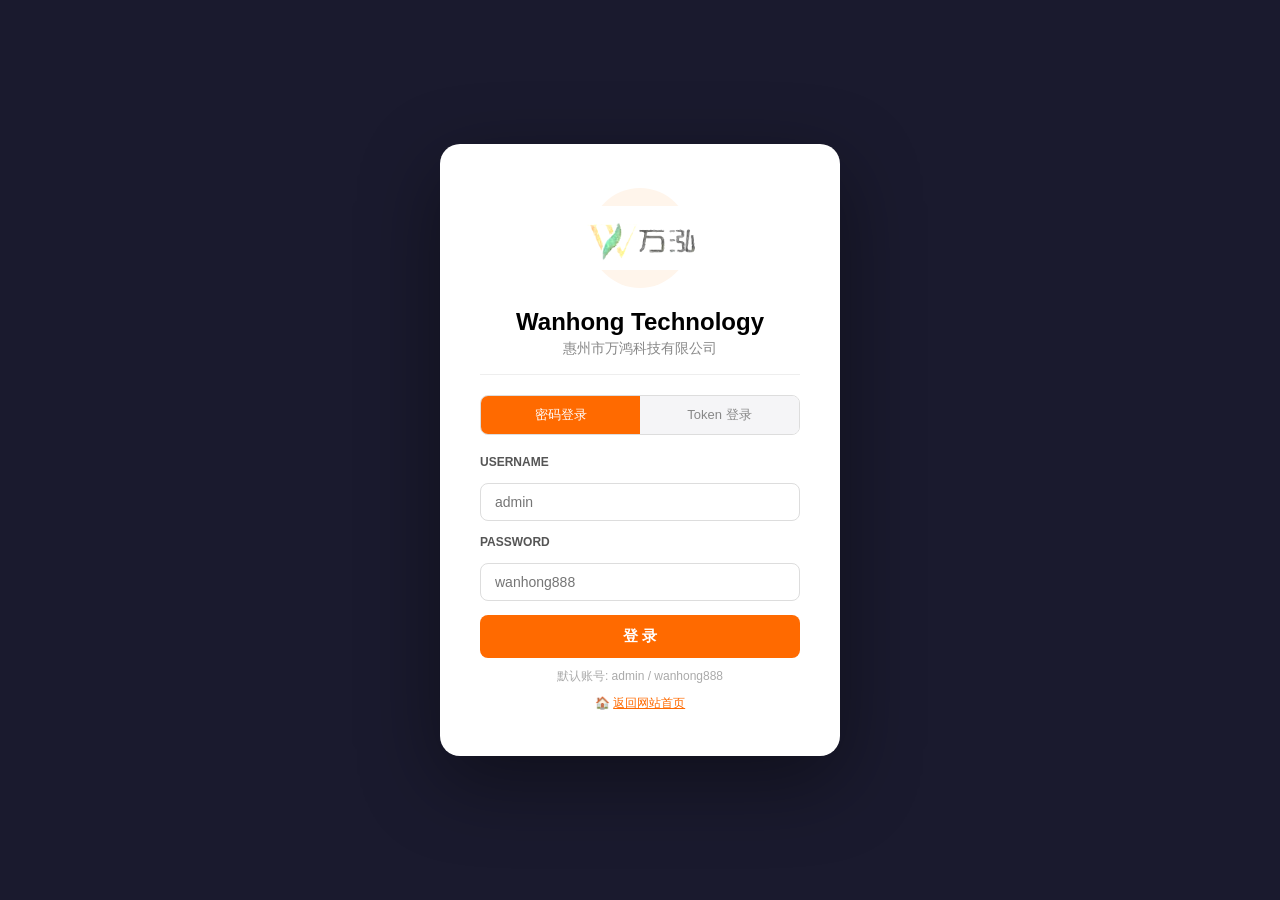
==== commit f74b2955: "更新产品数据、修复后台管理Bug、新增立即购买弹窗、订单实时提醒 - 修复后台编辑产品后features/fullName/fullDescription丢失问题 - 修复cart.html JS语法" ====
--- a/admin/index.html
+++ b/admin/index.html
@@ -19,13 +19,13 @@
 .tab.active{background:#FF6A00;color:#fff}
 .form{display:flex;flex-direction:column;gap:14px}
 label.f{font-size:12px;font-weight:600;color:#555;text-align:left;text-transform:uppercase}
-input[type=text],input[type=password]{padding:10px 14px;border:1.5px solid #ddd;border-radius:8px;font-size:14px;outline:none;width:100%}
-input:focus{border-color:#FF6A00}
+input[type=text],input[type=password],input[type=number],input[type=url],textarea,select{padding:10px 14px;border:1.5px solid #ddd;border-radius:8px;font-size:14px;outline:none;width:100%;font-family:inherit}
+input:focus,textarea:focus,select:focus{border-color:#FF6A00}
 button.btn{padding:12px;background:#FF6A00;color:#fff;border:none;border-radius:8px;font-size:15px;font-weight:600;cursor:pointer;width:100%}
 button.btn:hover{background:#e55e00}
 .hint{font-size:12px;color:#aaa;margin-top:-4px}
 .error{display:none;padding:10px;background:#fff0f0;color:#d00;border-radius:8px;font-size:13px;margin-top:12px}
-/* Dashboard Layout */
+/* Dashboard */
 .dboard{display:none;width:100%;min-height:100vh;background:#f0f2f5}
 .topbar{background:#fff;padding:12px 24px;display:flex;justify-content:space-between;align-items:center;border-bottom:1px solid #ddd;position:sticky;top:0;z-index:100}
 .topbar h2{font-size:15px}
@@ -34,14 +34,16 @@
 .topbar .logout-btn{background:none;border:1px solid #ddd;padding:5px 12px;border-radius:6px;cursor:pointer;font-size:12px;color:#d00}
 .body-wrap{display:flex;min-height:calc(100vh - 48px)}
 .sidebar{width:200px;background:#fff;border-right:1px solid #ddd;flex-shrink:0}
-.sidebar-item{padding:14px 20px;font-size:13px;color:#666;cursor:pointer;border-left:3px solid transparent;transition:all .2s}
+.sidebar-item{padding:14px 20px;font-size:13px;color:#666;cursor:pointer;border-left:3px solid transparent;transition:all .2s;display:flex;align-items:center;gap:8px}
 .sidebar-item:hover{background:#f9f9f9;color:#333}
 .sidebar-item.active{background:#fff5eb;color:#FF6A00;border-left-color:#FF6A00;font-weight:600}
-.content{flex:1;padding:24px;max-width:960px}
+.sidebar-item .badge{background:#FF6A00;color:#fff;font-size:10px;padding:1px 6px;border-radius:10px;margin-left:auto}
+.sidebar-item .badge.gray{background:#999}
+.content{flex:1;padding:24px;max-width:1100px}
 .page{display:none}
 .page.active{display:block}
 .page-title{font-size:18px;font-weight:600;margin-bottom:16px}
-/* Dashboard page */
+/* Stats */
 .stats{display:grid;grid-template-columns:repeat(4,1fr);gap:16px;margin-bottom:24px}
 .stat-card{background:#fff;border-radius:10px;padding:20px;border:1px solid #ddd;text-align:center}
 .stat-num{font-size:28px;font-weight:700;color:#FF6A00}
@@ -69,14 +71,14 @@
 .empty-state{text-align:center;padding:60px 20px;color:#888;font-size:14px}
 /* Modal */
 .modal-overlay{display:none;position:fixed;inset:0;background:rgba(0,0,0,.5);z-index:1000;align-items:center;justify-content:center}
-.modal{background:#fff;border-radius:16px;padding:32px;width:600px;max-width:95vw;max-height:90vh;overflow-y:auto}
+.modal{background:#fff;border-radius:16px;padding:32px;width:640px;max-width:95vw;max-height:90vh;overflow-y:auto}
 .modal h3{font-size:18px;margin-bottom:20px}
 .form-grid{display:grid;grid-template-columns:1fr 1fr;gap:14px}
 .form-grid .full{grid-column:1/-1}
 .form-grid label{font-size:12px;font-weight:600;color:#555;display:block;margin-bottom:4px}
-.form-grid input,.form-grid select,.form-grid textarea{padding:8px 12px;border:1.5px solid #ddd;border-radius:6px;font-size:13px;outline:none;width:100%}
+.form-grid input,.form-grid select,.form-grid textarea{padding:8px 12px;border:1.5px solid #ddd;border-radius:6px;font-size:13px;outline:none;width:100%;font-family:inherit}
 .form-grid input:focus,.form-grid select:focus,.form-grid textarea:focus{border-color:#FF6A00}
-.form-grid textarea{resize:vertical;min-height:60px;font-family:inherit}
+.form-grid textarea{resize:vertical;min-height:60px}
 .form-grid .spec-row{display:flex;gap:8px;margin-bottom:6px}
 .form-grid .spec-row input{flex:1}
 .form-grid .spec-row button{flex-shrink:0}
@@ -86,36 +88,69 @@
 .btn-sm.danger{color:#d00;border-color:#ddd}
 .modal-actions{display:flex;gap:10px;margin-top:20px;justify-content:flex-end}
 .modal-actions button{padding:8px 24px;border-radius:6px;font-size:13px;cursor:pointer}
-/* Settings */
-.settings-form{display:grid;grid-template-columns:1fr 1fr;gap:14px;max-width:600px}
-.settings-form .full{grid-column:1/-1}
-.settings-form label{font-size:12px;font-weight:600;color:#555;display:block;margin-bottom:4px}
-.settings-form input{padding:8px 12px;border:1.5px solid #ddd;border-radius:6px;font-size:13px;outline:none;width:100%}
-.settings-form input:focus{border-color:#FF6A00}
+/* Upload area */
+.upload-zone{border:2px dashed #ddd;border-radius:12px;padding:32px;text-align:center;cursor:pointer;transition:all .3s;background:#fafafa}
+.upload-zone:hover,.upload-zone.drag{border-color:#FF6A00;background:#fff5eb}
+.upload-zone .icon{font-size:32px;margin-bottom:8px}
+.upload-zone .text{font-size:13px;color:#888}
+.upload-zone .text strong{color:#FF6A00;cursor:pointer}
+.upload-thumb{width:100%;max-height:150px;object-fit:contain;border-radius:8px;margin-top:12px;display:none}
+.upload-path{font-size:12px;color:#888;margin-top:4px;word-break:break-all}
+/* Order list */
+.order-list{display:flex;flex-direction:column;gap:8px}
+.order-card{background:#fff;border-radius:8px;padding:16px;border:1px solid #ddd;transition:all .2s}
+.order-card.unread{border-left:3px solid #FF6A00}
+.order-header{display:flex;justify-content:space-between;align-items:center;margin-bottom:8px}
+.order-id{font-size:12px;color:#888;font-weight:500}
+.order-status{padding:3px 10px;border-radius:12px;font-size:11px;font-weight:500}
+.order-status.pending{background:#fff3cd;color:#856404}
+.order-status.contacted{background:#cce5ff;color:#004085}
+.order-status.completed{background:#d4edda;color:#155724}
+.order-body{display:grid;grid-template-columns:1fr 1fr;gap:8px;font-size:13px;margin-bottom:10px}
+.order-body .label{color:#888}
+.order-body .value{color:#333;font-weight:500}
+.order-msg{background:#f5f5f7;padding:10px 14px;border-radius:6px;font-size:13px;color:#555;margin-bottom:10px}
+.order-actions{display:flex;gap:8px;align-items:center}
+.order-notes{flex:1;padding:6px 10px;border:1px solid #ddd;border-radius:6px;font-size:12px;margin-right:8px}
+/* Payment settings */
+.payment-section{background:#fff;border-radius:10px;padding:20px;border:1px solid #ddd;margin-bottom:16px}
+.payment-section h4{font-size:15px;margin-bottom:14px;display:flex;align-items:center;gap:10px}
+.payment-section h4 .switch{position:relative;width:44px;height:24px;background:#ccc;border-radius:12px;cursor:pointer;border:none;transition:all .3s}
+.payment-section h4 .switch.on{background:#00A65A}
+.payment-section h4 .switch::after{content:'';position:absolute;top:2px;left:2px;width:20px;height:20px;background:#fff;border-radius:50%;transition:all .3s}
+.payment-section h4 .switch.on::after{left:22px}
+.pay-grid{display:grid;grid-template-columns:1fr 1fr;gap:12px}
+.pay-grid .full{grid-column:1/-1}
+.pay-grid label{font-size:11px;font-weight:600;color:#555;display:block;margin-bottom:3px;text-transform:uppercase}
+.pay-grid input{width:100%}
+.qr-preview{width:150px;height:150px;border-radius:8px;border:1px solid #ddd;object-fit:contain;background:#f5f5f7;margin-top:8px}
 /* Toast */
 .toast{position:fixed;bottom:30px;left:50%;transform:translateX(-50%);padding:12px 24px;border-radius:8px;color:#fff;font-size:14px;z-index:9999;opacity:0;transition:opacity .4s;pointer-events:none}
-/* Status bar */
 .status-bar{display:none;align-items:center;gap:10px;padding:10px 16px;background:#e8f4e8;border-radius:8px;font-size:13px;margin-bottom:16px}
 .status-bar.error{background:#fff0f0;color:#d00}
 .status-bar .spinner{width:16px;height:16px;border:2px solid #ccc;border-top-color:#FF6A00;border-radius:50%;animation:spin .8s linear infinite}
 @keyframes spin{to{transform:rotate(360deg)}}
+@keyframes pulse{0%,100%{transform:scale(1)}50%{transform:scale(1.3);box-shadow:0 0 0 6px rgba(255,106,0,.3)}}
+.tab-row{display:flex;gap:4px;margin-bottom:16px}
+.tab-btn{padding:6px 16px;border-radius:6px;border:1px solid #ddd;font-size:12px;cursor:pointer;background:#fff;color:#666}
+.tab-btn.active{background:#FF6A00;color:#fff;border-color:#FF6A00}
 @media(max-width:768px){
   .body-wrap{flex-direction:column}
   .sidebar{width:100%;display:flex;overflow-x:auto;border-right:none;border-bottom:1px solid #ddd}
   .sidebar-item{white-space:nowrap;border-left:none;border-bottom:3px solid transparent;padding:12px 16px}
   .sidebar-item.active{border-left:none;border-bottom-color:#FF6A00}
   .stats{grid-template-columns:repeat(2,1fr)}
-  .form-grid,.settings-form{grid-template-columns:1fr}
-  .prod-card{flex-wrap:wrap}
+  .form-grid,.pay-grid{grid-template-columns:1fr}
+  .order-body{grid-template-columns:1fr}
 }
 </style>
 </head>
 <body>
 
-<!-- ===== Login ===== -->
+<!-- Login -->
 <div id="loginPage" class="login-wrap">
 <div class="card">
-  <div class="logo"><img src="assets/logo.png" alt="万鸿科技"></div>
+  <div class="logo"><img src="../assets/logo.png" alt="万鸿科技"></div>
   <h1>Wanhong Technology</h1>
   <p class="sub">惠州市万鸿科技有限公司</p>
 
@@ -128,14 +163,15 @@
     <label class="f">Username</label>
     <input type="text" id="loginUser" placeholder="admin">
     <label class="f">Password</label>
-    <input type="password" id="loginPass" placeholder="wanhong888" onkeydown="if(event.key==='Enter') doLogin()">
+    <input type="password" id="loginPass" placeholder="wanhong888" onkeydown="if(event.key==='Enter')doLogin()">
     <button class="btn" onclick="doLogin()">登 录</button>
     <p class="hint">默认账号: admin / wanhong888</p>
+    <p class="hint">🏠 <a href="../" style="color:#FF6A00;">返回网站首页</a></p>
   </div>
 
   <div id="tokenForm" class="form" style="display:none">
     <label class="f">GitHub Token</label>
-    <input type="password" id="loginToken" placeholder="ghp_xxxxxxxxxxxx" onkeydown="if(event.key==='Enter') doTokenLogin()">
+    <input type="password" id="loginToken" placeholder="ghp_xxxxxxxxxxxx" onkeydown="if(event.key==='Enter')doTokenLogin()">
     <button class="btn" onclick="doTokenLogin()">登 录</button>
     <p class="hint">使用有 repo 权限的 GitHub Token</p>
   </div>
@@ -144,7 +180,7 @@
 </div>
 </div>
 
-<!-- ===== Dashboard ===== -->
+<!-- Dashboard -->
 <div id="dashboard" class="dboard">
   <div class="topbar">
     <h2>万鸿科技 后台管理</h2>
@@ -155,35 +191,33 @@
   </div>
 
   <div class="body-wrap">
-    <!-- Sidebar -->
     <div class="sidebar">
-      <div class="sidebar-item active" data-page="dashboard-overview" onclick="switchPage('dashboard-overview')">控制台</div>
-      <div class="sidebar-item" data-page="products" onclick="switchPage('products')">产品管理</div>
-      <div class="sidebar-item" data-page="settings" onclick="switchPage('settings')">系统设置</div>
+      <div class="sidebar-item active" data-page="dashboard-overview" onclick="switchPage('dashboard-overview')">📊 控制台</div>
+      <div class="sidebar-item" data-page="products" onclick="switchPage('products')">📦 产品管理</div>
+      <div class="sidebar-item" data-page="upload" onclick="switchPage('upload')">🖼️ 上传图片</div>
+      <div class="sidebar-item" data-page="orders" onclick="switchPage('orders')">📋 订单消息 <span class="badge" id="orderBadge" style="display:none">0</span></div>
+      <div class="sidebar-item" data-page="payment" onclick="switchPage('payment')">💳 收款设置</div>
+      <div class="sidebar-item" data-page="settings" onclick="switchPage('settings')">⚙️ 系统设置</div>
     </div>
 
-    <!-- Content -->
     <div class="content">
-      <!-- Status Bar -->
-      <div class="status-bar" id="statusBar">
-        <div class="spinner"></div>
-        <span id="statusText">加载中...</span>
-      </div>
-
-      <!-- Page: Dashboard Overview -->
+      <div class="status-bar" id="statusBar"><div class="spinner"></div><span id="statusText">加载中...</span></div>
+
+      <!-- Page: Dashboard -->
       <div class="page active" id="page-dashboard-overview">
         <div class="page-title">控制台</div>
         <div class="stats">
           <div class="stat-card"><div class="stat-num" id="statProducts">0</div><div class="stat-label">产品总数</div></div>
+          <div class="stat-card"><div class="stat-num" id="statOrders">0</div><div class="stat-label">待处理订单</div></div>
           <div class="stat-card"><div class="stat-num" id="statCategories">0</div><div class="stat-label">分类数</div></div>
-          <div class="stat-card"><div class="stat-num" id="statMode">—</div><div class="stat-label">模式</div></div>
-          <div class="stat-card"><div class="stat-num" id="statStatus" style="font-size:16px;">—</div><div class="stat-label">状态</div></div>
+          <div class="stat-card"><div class="stat-num" id="statMode">本地</div><div class="stat-label">模式</div></div>
         </div>
         <div class="action-bar">
           <button class="btn-o" onclick="showAddProduct()">+ 添加产品</button>
+          <button class="btn-o" onclick="switchPage('upload')">🖼️ 上传产品图片</button>
           <button class="btn-g" onclick="syncFromGithub()" id="syncBtn">从 GitHub 同步</button>
-          <button class="btn-o" onclick="publishToGithub()" id="publishBtn">发布到 GitHub</button>
-          <button class="btn-g" onclick="window.open('https://pzhenhai7.github.io/wanhong-tech','_blank')">查看网站</button>
+          <button class="btn-g" onclick="publishToGithub()" id="publishBtn">发布到 GitHub</button>
+          <button class="btn-g" onclick="window.open('/','_blank')">查看网站</button>
         </div>
       </div>
 
@@ -192,25 +226,121 @@
         <div class="page-title">产品管理</div>
         <div class="action-bar">
           <button class="btn-o" onclick="showAddProduct()">+ 添加产品</button>
-        </div>
-        <div class="prod-list" id="productList">
-          <div class="empty-state">暂无产品，点击"添加产品"开始</div>
+          <button class="btn-g" onclick="switchPage('upload')">🖼️ 上传图片</button>
+        </div>
+        <div class="prod-list" id="productList"><div class="empty-state">暂无产品</div></div>
+      </div>
+
+      <!-- Page: Upload Image -->
+      <div class="page" id="page-upload">
+        <div class="page-title">上传产品图片</div>
+        <p style="color:#888;font-size:13px;margin-bottom:16px;">拖拽或点击上传产品图片，上传后路径会自动复制，可直接粘贴到产品编辑的图片路径中。</p>
+        <div class="upload-zone" id="uploadZone" onclick="document.getElementById('fileInput').click()">
+          <div class="icon">📁</div>
+          <div class="text">拖拽图片到此处，或 <strong>点击选择文件</strong></div>
+          <div style="font-size:11px;color:#aaa;margin-top:4px;">支持 JPG / PNG / WebP / GIF，最大 10MB</div>
+        </div>
+        <input type="file" id="fileInput" accept="image/*" style="display:none" onchange="handleFileSelect(this.files)">
+        <div id="uploadResult" style="margin-top:16px;display:none;">
+          <div style="background:#fff;border-radius:10px;padding:20px;border:1px solid #ddd;">
+            <img id="uploadPreview" class="upload-thumb" style="display:block;max-height:250px;margin:0 auto;">
+            <div id="uploadPath" class="upload-path" style="text-align:center;margin-top:10px;font-size:14px;"></div>
+            <div style="display:flex;gap:8px;margin-top:12px;justify-content:center;">
+              <button class="btn-o" onclick="copyUploadPath()" style="width:auto">📋 复制路径</button>
+              <button class="btn-g" onclick="resetUpload()" style="width:auto">重新上传</button>
+            </div>
+          </div>
+        </div>
+        <div style="margin-top:24px;padding:16px;background:#fff;border-radius:10px;border:1px solid #ddd;">
+          <h4 style="font-size:14px;margin-bottom:10px;">📂 已上传图片</h4>
+          <div id="uploadedFiles" style="display:flex;flex-wrap:wrap;gap:10px;font-size:12px;color:#888;">加载中...</div>
+        </div>
+      </div>
+
+      <!-- Page: Orders -->
+      <div class="page" id="page-orders">
+        <div class="page-title">订单消息</div>
+        <div class="tab-row">
+          <button class="tab-btn active" onclick="filterOrders('all')">全部</button>
+          <button class="tab-btn" onclick="filterOrders('pending')">待处理</button>
+          <button class="tab-btn" onclick="filterOrders('contacted')">已联系</button>
+          <button class="tab-btn" onclick="filterOrders('completed')">已完成</button>
+        </div>
+        <div class="order-list" id="orderList"><div class="empty-state">暂无订单</div></div>
+      </div>
+
+      <!-- Page: Payment -->
+      <div class="page" id="page-payment">
+        <div class="page-title">收款设置</div>
+
+        <!-- Bank -->
+        <div class="payment-section">
+          <h4>
+            🏦 银行转账
+            <button class="switch" id="bankSwitch" onclick="togglePayment('bank')"></button>
+          </h4>
+          <div id="bankFields" class="pay-grid">
+            <div><label>户名</label><input type="text" id="pay_bankName" placeholder="惠州市万鸿科技有限公司"></div>
+            <div><label>银行账号</label><input type="text" id="pay_bankAccount" placeholder="6222xxxxxxxxxxx"></div>
+            <div class="full"><label>开户行</label><input type="text" id="pay_bankBranch" placeholder="中国工商银行惠州仲恺支行"></div>
+          </div>
+        </div>
+
+        <!-- WeChat -->
+        <div class="payment-section">
+          <h4>
+            💬 微信收款
+            <button class="switch" id="wechatSwitch" onclick="togglePayment('wechat')"></button>
+          </h4>
+          <div id="wechatFields" class="pay-grid" style="display:none">
+            <div class="full">
+              <label>微信收款二维码</label>
+              <div style="display:flex;gap:16px;align-items:flex-start;">
+                <div style="flex:1"><input type="text" id="pay_wechatQR" placeholder="assets/payment/wechat-qr.jpg" readonly></div>
+                <button class="btn-o" onclick="document.getElementById('wechatQrInput').click()" style="width:auto">上传二维码</button>
+                <input type="file" id="wechatQrInput" accept="image/*" style="display:none" onchange="uploadPaymentQR('wechat', this.files)">
+              </div>
+              <img id="wechatQrPreview" class="qr-preview" style="display:none">
+            </div>
+          </div>
+        </div>
+
+        <!-- Alipay -->
+        <div class="payment-section">
+          <h4>
+            🧧 支付宝收款
+            <button class="switch" id="alipaySwitch" onclick="togglePayment('alipay')"></button>
+          </h4>
+          <div id="alipayFields" class="pay-grid" style="display:none">
+            <div class="full">
+              <label>支付宝收款二维码</label>
+              <div style="display:flex;gap:16px;align-items:flex-start;">
+                <div style="flex:1"><input type="text" id="pay_alipayQR" placeholder="assets/payment/alipay-qr.jpg" readonly></div>
+                <button class="btn-o" onclick="document.getElementById('alipayQrInput').click()" style="width:auto">上传二维码</button>
+                <input type="file" id="alipayQrInput" accept="image/*" style="display:none" onchange="uploadPaymentQR('alipay', this.files)">
+              </div>
+              <img id="alipayQrPreview" class="qr-preview" style="display:none">
+            </div>
+          </div>
+        </div>
+
+        <div style="margin-top:16px;display:flex;gap:10px;">
+          <button class="btn-o" onclick="savePayment()" style="width:auto">💾 保存收款设置</button>
+          <span id="paymentStatus" style="font-size:13px;color:#155724;align-self:center"></span>
         </div>
       </div>
 
       <!-- Page: Settings -->
       <div class="page" id="page-settings">
         <div class="page-title">系统设置</div>
-        <div class="settings-form">
+        <div class="settings-form" style="display:grid;grid-template-columns:1fr 1fr;gap:14px;max-width:600px">
           <div class="full"><label>公司名称</label><input type="text" id="sf_companyName" placeholder="惠州市万鸿科技有限公司"></div>
           <div><label>联系电话</label><input type="text" id="sf_phone" placeholder="13682629862"></div>
           <div><label>邮箱</label><input type="text" id="sf_email" placeholder="info@wanhong-tech.com"></div>
           <div><label>联系人</label><input type="text" id="sf_contactPerson" placeholder="廖万欣"></div>
+          <div><label>联系人职位</label><input type="text" id="sf_contactTitle" placeholder="总经理"></div>
           <div class="full"><label>公司地址</label><input type="text" id="sf_address" placeholder="广东省惠州市仲恺高新区惠风路8号"></div>
-          <div class="full">
-            <label>GitHub Token</label>
-            <input type="password" id="sf_githubToken" placeholder="ghp_xxxxxxxxxxxx">
-          </div>
+          <div class="full"><label>GitHub Token</label><input type="password" id="sf_githubToken" placeholder="ghp_xxxxxxxxxxxx"></div>
           <div class="full" style="display:flex;gap:10px">
             <button class="btn-o" onclick="saveSettings()" style="width:auto">保存设置</button>
             <span id="settingsStatus" style="font-size:13px;color:#155724;align-self:center"></span>
@@ -221,7 +351,7 @@
   </div>
 </div>
 
-<!-- ===== Product Modal ===== -->
+<!-- Product Modal -->
 <div class="modal-overlay" id="productModal" onclick="if(event.target===this)closeModal()">
   <div class="modal">
     <h3 id="modalTitle">添加产品</h3>
@@ -234,23 +364,26 @@
         <select id="pf_category">
           <option value="电子烟电池">电子烟电池</option>
           <option value="高倍率电池">高倍率电池</option>
-          <option value="无人机电池">无人机电池</option>
-          <option value="OEM定制">OEM/ODM 定制</option>
+          <option value="软包电池">软包电池</option>
+          <option value="OEM/ODM定制">OEM/ODM 定制</option>
         </select>
       </div>
       <div><label>价格 ¥</label><input type="number" id="pf_price" step="0.01" placeholder="13.00"></div>
       <div><label>标签</label><input type="text" id="pf_tag" placeholder="新品 / 热销"></div>
-      <div class="full"><label>图片路径</label><input type="text" id="pf_image" placeholder="assets/product-18400.jpg"></div>
+      <div class="full">
+        <label>图片路径</label>
+        <div style="display:flex;gap:8px;">
+          <input type="text" id="pf_image" placeholder="assets/product-xxxx.jpg" style="flex:1">
+          <button class="btn-g" onclick="switchPage('upload');closeModal();" style="width:auto;white-space:nowrap;">🖼️ 上传</button>
+        </div>
+        <img id="pf_image_preview" style="width:100%;max-height:120px;object-fit:contain;border-radius:8px;margin-top:8px;display:none;">
+      </div>
       <div class="full"><label>简短描述</label><textarea id="pf_description" rows="2" placeholder="产品简短描述"></textarea></div>
-      <div class="full"><label>详细描述</label><textarea id="pf_fullDesc" rows="3" placeholder="支持 HTML"></textarea></div>
+      <div class="full"><label>详细描述 <span style="font-weight:400;color:#888;">(支持HTML)</span></label><textarea id="pf_fullDesc" rows="3" placeholder="支持 HTML"></textarea></div>
       <div class="full"><label>适用范围（逗号分隔）</label><input type="text" id="pf_apps" placeholder="电子烟, POD, 雾化器"></div>
       <div class="full"><label>规格参数</label>
         <div id="specEditor">
-          <div class="spec-row">
-            <input placeholder="参数名" class="spec-key">
-            <input placeholder="参数值" class="spec-val">
-            <button class="btn-sm primary" onclick="addSpecRow()" style="font-size:16px;padding:4px 12px">+</button>
-          </div>
+          <div class="spec-row"><input class="spec-key" placeholder="参数名"><input class="spec-val" placeholder="参数值"><button class="btn-sm primary" onclick="addSpecRow()">+</button></div>
         </div>
       </div>
       <div class="full"><label><input type="checkbox" id="pf_featured"> 标记为推荐产品</label></div>
@@ -263,12 +396,11 @@
   </div>
 </div>
 
-<!-- Toast -->
 <div class="toast" id="adminToast"></div>
 
 <script>
 // ===== State =====
-let APP = { token: '', mode: 'local', products: [], settings: {} };
+let APP = { token: '', mode: 'local', products: [], settings: {}, orders: [], payment: {} };
 const GITHUB_REPO = 'pzhenhai7/wanhong-tech';
 const GITHUB_BRANCH = 'main';
 const PRODUCTS_PATH = 'data/products.json';
@@ -289,13 +421,13 @@
 }
 
 function showError(msg) {
-  var e = document.getElementById('loginError');
+  let e = document.getElementById('loginError');
   e.textContent = msg; e.style.display = 'block';
 }
 
 function doLogin() {
-  var u = document.getElementById('loginUser').value.trim();
-  var p = document.getElementById('loginPass').value.trim();
+  let u = document.getElementById('loginUser').value.trim();
+  let p = document.getElementById('loginPass').value.trim();
   if (u === 'admin' && p === 'wanhong888') {
     APP.mode = 'local';
     sessionStorage.setItem('wanhong_admin', JSON.stringify({mode:'local',token:''}));
@@ -304,7 +436,7 @@
 }
 
 function doTokenLogin() {
-  var t = document.getElementById('loginToken').value.trim();
+  let t = document.getElementById('loginToken').value.trim();
   if (!t.startsWith('ghp_') && !t.startsWith('github_pat_')) {
     showError('Token 格式无效（需以 ghp_ 或 github_pat_ 开头）');
     return;
@@ -315,55 +447,65 @@
 }
 
 function doLogout() {
+  stopOrderPolling();
   sessionStorage.removeItem('wanhong_admin');
   APP.token = ''; APP.mode = 'local';
   document.getElementById('dashboard').style.display = 'none';
   document.getElementById('loginPage').style.display = 'flex';
 }
 
-function enterDashboard() {
+async function enterDashboard() {
   document.getElementById('loginPage').style.display = 'none';
   document.getElementById('dashboard').style.display = 'block';
-  initDashboard();
-}
-
-// ===== Dashboard Init =====
+  await initDashboard();
+}
+
+// ===== Init =====
 async function initDashboard() {
   // Load products
   try {
-    var resp = await fetch('data/products.json?_=' + Date.now());
-    var d = await resp.json();
+    let resp = await fetch('../data/products.json?_=' + Date.now());
+    let d = await resp.json();
     APP.products = d.products || [];
     APP.settings = d.settings || {};
-  } catch(e) {
-    APP.products = [];
-    APP.settings = {};
-  }
-
-  // If GitHub mode, sync from GitHub
+  } catch(e) { APP.products = []; APP.settings = {}; }
+
+  // Load orders
+  try {
+    let resp = await fetch('/api/orders?_=' + Date.now());
+    let d = await resp.json();
+    APP.orders = d.orders || [];
+  } catch(e) { APP.orders = []; }
+
+  // Load payment
+  try {
+    let resp = await fetch('/api/payment?_=' + Date.now());
+    APP.payment = await resp.json();
+  } catch(e) { APP.payment = {bank:{enabled:false},wechat:{enabled:false},alipay:{enabled:false}}; }
+
   if (APP.mode === 'github' && APP.token) {
     await syncFromGithub(false);
   }
 
   renderAll();
-}
-
-// ===== Sync from GitHub =====
+  startOrderPolling();
+}
+
+// ===== GitHub =====
 async function syncFromGithub(showMsg = true) {
   if (!APP.token) { toast('请先使用 GitHub Token 登录', 'error'); return; }
   showStatus('正在从 GitHub 同步...');
   try {
-    var resp = await fetch('https://api.github.com/repos/' + GITHUB_REPO + '/contents/' + PRODUCTS_PATH, {
+    let resp = await fetch('https://api.github.com/repos/' + GITHUB_REPO + '/contents/' + PRODUCTS_PATH, {
       headers: { 'Authorization': 'token ' + APP.token, 'Accept': 'application/vnd.github.v3+json' }
     });
     if (!resp.ok) throw new Error('GitHub API: ' + resp.status);
-    var json = await resp.json();
-    var content = decodeURIComponent(escape(atob(json.content)));
-    var data = JSON.parse(content);
+    let json = await resp.json();
+    let content = decodeURIComponent(escape(atob(json.content)));
+    let data = JSON.parse(content);
     APP.products = data.products || [];
     APP.settings = data.settings || {};
-    hideStatus();
-    renderAll();
+    hideStatus(); renderAll();
     if (showMsg) toast('同步完成，已加载 ' + APP.products.length + ' 个产品');
   } catch(e) {
     showStatus('同步失败: ' + e.message, 'error');
@@ -372,39 +514,31 @@
   }
 }
 
-// ===== Publish to GitHub =====
 async function publishToGithub() {
   if (!APP.token) { toast('请先使用 GitHub Token 登录', 'error'); return; }
   showStatus('正在发布到 GitHub...');
-
-  // Strip token from settings before saving
-  var saveSettings = JSON.parse(JSON.stringify(APP.settings));
-  var content = JSON.stringify({ products: APP.products, settings: saveSettings }, null, 2);
-
-  try {
-    var sha = '';
+  let saveSettings = JSON.parse(JSON.stringify(APP.settings));
+  delete saveSettings.githubToken;
+  let content = JSON.stringify({ products: APP.products, settings: saveSettings }, null, 2);
+  try {
+    let sha = '';
     try {
-      var r = await fetch('https://api.github.com/repos/' + GITHUB_REPO + '/contents/' + PRODUCTS_PATH, {
+      let r = await fetch('https://api.github.com/repos/' + GITHUB_REPO + '/contents/' + PRODUCTS_PATH, {
         headers: { 'Authorization': 'token ' + APP.token, 'Accept': 'application/vnd.github.v3+json' }
       });
-      if (r.ok) { var j = await r.json(); sha = j.sha; }
-    } catch {}
-
-    var commitResp = await fetch('https://api.github.com/repos/' + GITHUB_REPO + '/contents/' + PRODUCTS_PATH, {
+      if (r.ok) { let j = await r.json(); sha = j.sha; }
+    } catch(e) {}
+    let commitResp = await fetch('https://api.github.com/repos/' + GITHUB_REPO + '/contents/' + PRODUCTS_PATH, {
       method: 'PUT',
       headers: { 'Authorization': 'token ' + APP.token, 'Accept': 'application/vnd.github.v3+json', 'Content-Type': 'application/json' },
       body: JSON.stringify({
-        message: '管理员更新产品 - ' + new Date().toLocaleString(),
+        message: '管理员更新 - ' + new Date().toLocaleString('zh-CN'),
         content: btoa(unescape(encodeURIComponent(content))),
-        sha: sha || undefined,
-        branch: GITHUB_BRANCH
+        sha: sha || undefined, branch: GITHUB_BRANCH
       })
     });
-
-    if (!commitResp.ok) { var er = await commitResp.json(); throw new Error(er.message || '发布失败'); }
-
-    showStatus('已发布到 GitHub！等待 Pages 部署...');
-    setTimeout(hideStatus, 3000);
+    if (!commitResp.ok) { let er = await commitResp.json(); throw new Error(er.message); }
+    showStatus('已发布！等待 Pages 部署...'); setTimeout(hideStatus, 3000);
     toast('发布成功！');
   } catch(e) {
     showStatus('发布失败: ' + e.message, 'error');
@@ -415,239 +549,560 @@
 // ===== Render =====
 function renderAll() {
   document.getElementById('statProducts').textContent = APP.products.length;
-  var cats = new Set(APP.products.map(p => p.category));
+  document.getElementById('statOrders').textContent = APP.orders.filter(o => o.status === 'pending').length;
+  let cats = new Set(APP.products.map(p => p.category));
   document.getElementById('statCategories').textContent = cats.size;
-
-  var badge = document.getElementById('modeBadge');
-  if (APP.mode === 'github') {
-    badge.textContent = 'GitHub 已连接';
-    badge.style.cssText = 'font-size:11px;padding:3px 10px;border-radius:4px;font-weight:500;background:#d4edda;color:#155724';
-  } else {
-    badge.textContent = '本地模式';
-    badge.style.cssText = 'font-size:11px;padding:3px 10px;border-radius:4px;font-weight:500;background:#f5f5f5;color:#888';
-  }
-
   document.getElementById('statMode').textContent = APP.mode === 'github' ? '在线' : '本地';
-  document.getElementById('statStatus').textContent = APP.mode === 'github' ? '已连接 GitHub' : '仅本地编辑';
-  document.getElementById('statStatus').style.fontSize = APP.mode === 'github' ? '14px' : '14px';
-  document.getElementById('statStatus').style.color = APP.mode === 'github' ? '#155724' : '#856404';
+
+  let badge = document.getElementById('modeBadge');
+  badge.textContent = APP.mode === 'github' ? 'GitHub 已连接' : '本地模式';
+  badge.style.cssText = APP.mode === 'github'
+    ? 'font-size:11px;padding:3px 10px;border-radius:4px;font-weight:500;background:#d4edda;color:#155724'
+    : 'font-size:11px;padding:3px 10px;border-radius:4px;font-weight:500;background:#f5f5f5;color:#888';
 
   renderProductList();
+  renderOrders();
+  renderPayment();
   renderSettings();
+  renderUploadedFiles();
+  updateOrderBadge();
 }
 
 function renderProductList() {
-  var list = document.getElementById('productList');
-  if (APP.products.length === 0) {
-    list.innerHTML = '<div class="empty-state">暂无产品，点击"添加产品"开始</div>';
-    return;
-  }
-  list.innerHTML = APP.products.map(function(p, i) {
-    var imgHtml = p.image ? '<img src="' + p.image + '" alt="' + p.name + '">' : p.id;
-    return '<div class="prod-card">' +
-      '<div class="prod-card-img">' + imgHtml + '</div>' +
+  let list = document.getElementById('productList');
+  if (!APP.products.length) { list.innerHTML = '<div class="empty-state">暂无产品</div>'; return; }
+  list.innerHTML = APP.products.map((p, i) =>
+    '<div class="prod-card">' +
+      '<div class="prod-card-img">' + (p.image ? '<img src="../' + p.image + '" alt="">' : p.id) + '</div>' +
       '<div class="prod-card-info">' +
-        '<div class="prod-card-name">' + (p.name || '') + '</div>' +
-        '<div class="prod-card-meta">' + (p.category || '') + ' / ID: ' + (p.id || '') + '</div>' +
+        '<div class="prod-card-name">' + (p.name||'') + '</div>' +
+        '<div class="prod-card-meta">' + (p.category||'') + ' / ' + (p.id||'') + '</div>' +
       '</div>' +
-      '<div class="prod-card-price">¥' + (p.price ? p.price.toFixed(2) : '0.00') + '</div>' +
+      '<div class="prod-card-price">¥' + (p.price?p.price.toFixed(2):'0.00') + '</div>' +
       '<div class="prod-card-actions">' +
-        '<button class="pe" onclick="editProduct(' + i + ')">编辑</button>' +
-        '<button class="pd" onclick="deleteProduct(' + i + ')">删除</button>' +
+        '<button class="pe" onclick="editProduct('+i+')">编辑</button>' +
+        '<button class="pd" onclick="deleteProduct('+i+')">删除</button>' +
       '</div>' +
-    '</div>';
-  }).join('');
+    '</div>'
+  ).join('');
 }
 
 // ===== Product CRUD =====
 function showAddProduct() {
   document.getElementById('modalTitle').textContent = '添加产品';
   document.getElementById('editProductIdx').value = '';
-  ['pf_id','pf_name','pf_subtitle','pf_price','pf_tag','pf_description','pf_fullDesc','pf_apps','pf_image'].forEach(function(id) {
-    document.getElementById(id).value = '';
-  });
+  ['pf_id','pf_name','pf_subtitle','pf_price','pf_tag','pf_description','pf_fullDesc','pf_apps','pf_image'].forEach(id => { document.getElementById(id).value = ''; });
   document.getElementById('pf_category').value = '电子烟电池';
   document.getElementById('pf_featured').checked = false;
+  document.getElementById('pf_image_preview').style.display = 'none';
   document.getElementById('modalError').style.display = 'none';
-  document.getElementById('specEditor').innerHTML = '<div class="spec-row"><input class="spec-key" placeholder="参数名"><input class="spec-val" placeholder="参数值"><button class="btn-sm primary" onclick="addSpecRow()" style="font-size:16px;padding:4px 12px">+</button></div>';
+  document.getElementById('specEditor').innerHTML = '<div class="spec-row"><input class="spec-key" placeholder="参数名"><input class="spec-val" placeholder="参数值"><button class="btn-sm primary" onclick="addSpecRow()">+</button></div>';
   document.getElementById('productModal').style.display = 'flex';
 }
 
 function editProduct(idx) {
-  var p = APP.products[idx];
+  let p = APP.products[idx];
   document.getElementById('modalTitle').textContent = '编辑产品';
   document.getElementById('editProductIdx').value = idx;
-  document.getElementById('pf_id').value = p.id || '';
-  document.getElementById('pf_name').value = p.name || '';
-  document.getElementById('pf_subtitle').value = p.subtitle || '';
-  document.getElementById('pf_category').value = p.category || '电子烟电池';
-  document.getElementById('pf_price').value = p.price || '';
-  document.getElementById('pf_tag').value = p.tag || '';
-  document.getElementById('pf_description').value = p.description || '';
-  document.getElementById('pf_fullDesc').value = (p.fullDescription || '').replace(/<br>/g, '\n');
-  document.getElementById('pf_apps').value = (p.applications || []).join(', ');
-  document.getElementById('pf_image').value = p.image || '';
-  document.getElementById('pf_featured').checked = p.featured || false;
+  document.getElementById('pf_id').value = p.id||'';
+  document.getElementById('pf_name').value = p.name||'';
+  document.getElementById('pf_subtitle').value = p.subtitle||'';
+  document.getElementById('pf_category').value = p.category||'电子烟电池';
+  document.getElementById('pf_price').value = p.price||'';
+  document.getElementById('pf_tag').value = p.tag||'';
+  document.getElementById('pf_description').value = p.description||'';
+  document.getElementById('pf_fullDesc').value = (p.fullDescription||'').replace(/<br>/g,'\n');
+  document.getElementById('pf_apps').value = (p.applications||[]).join(', ');
+  document.getElementById('pf_image').value = p.image||'';
+  document.getElementById('pf_featured').checked = p.featured||false;
   document.getElementById('modalError').style.display = 'none';
 
-  var editor = document.getElementById('specEditor');
-  var specs = p.specList || [];
-  if (specs.length === 0) {
-    editor.innerHTML = '<div class="spec-row"><input class="spec-key" placeholder="参数名"><input class="spec-val" placeholder="参数值"><button class="btn-sm primary" onclick="addSpecRow()" style="font-size:16px;padding:4px 12px">+</button></div>';
+  // Image preview
+  let preview = document.getElementById('pf_image_preview');
+  if (p.image) { preview.src = '../' + p.image; preview.style.display = 'block'; }
+  else { preview.style.display = 'none'; }
+
+  // Image path live preview
+  document.getElementById('pf_image').oninput = function() {
+    if (this.value) { preview.src = '../' + this.value; preview.style.display = 'block'; }
+    else { preview.style.display = 'none'; }
+  };
+
+  let editor = document.getElementById('specEditor');
+  let specs = p.specList||[];
+  if (!specs.length) {
+    editor.innerHTML = '<div class="spec-row"><input class="spec-key" placeholder="参数名"><input class="spec-val" placeholder="参数值"><button class="btn-sm primary" onclick="addSpecRow()">+</button></div>';
   } else {
-    editor.innerHTML = specs.map(function(s, i) {
-      return '<div class="spec-row">' +
-        '<input class="spec-key" value="' + (s.label || '') + '">' +
-        '<input class="spec-val" value="' + (s.value || '') + '">' +
-        (i === 0
-          ? '<button class="btn-sm primary" onclick="addSpecRow()" style="font-size:16px;padding:4px 12px">+</button>'
-          : '<button class="btn-sm danger" onclick="this.parentElement.remove()" style="font-size:14px;padding:4px 10px">✕</button>') +
-      '</div>';
-    }).join('');
+    editor.innerHTML = specs.map((s,i) =>
+      '<div class="spec-row">' +
+        '<input class="spec-key" value="'+(s.label||'')+'">' +
+        '<input class="spec-val" value="'+(s.value||'')+'">' +
+        (i===0 ? '<button class="btn-sm primary" onclick="addSpecRow()">+</button>' : '<button class="btn-sm danger" onclick="this.parentElement.remove()">✕</button>') +
+      '</div>'
+    ).join('');
   }
   document.getElementById('productModal').style.display = 'flex';
 }
 
 function closeModal() { document.getElementById('productModal').style.display = 'none'; }
-
 function addSpecRow() {
-  var ed = document.getElementById('specEditor');
-  var row = document.createElement('div'); row.className = 'spec-row';
-  row.innerHTML = '<input class="spec-key" placeholder="参数名"><input class="spec-val" placeholder="参数值"><button class="btn-sm danger" onclick="this.parentElement.remove()" style="font-size:14px;padding:4px 10px">✕</button>';
+  let ed = document.getElementById('specEditor');
+  let row = document.createElement('div'); row.className = 'spec-row';
+  row.innerHTML = '<input class="spec-key" placeholder="参数名"><input class="spec-val" placeholder="参数值"><button class="btn-sm danger" onclick="this.parentElement.remove()">✕</button>';
   ed.appendChild(row);
 }
 
 function saveProduct() {
-  var err = document.getElementById('modalError');
+  let err = document.getElementById('modalError');
   err.style.display = 'none';
-
-  var id = document.getElementById('pf_id').value.trim();
-  var name = document.getElementById('pf_name').value.trim();
-  var price = parseFloat(document.getElementById('pf_price').value);
-
-  if (!id) { err.textContent = '请输入产品 ID'; err.style.display = 'block'; return; }
-  if (!name) { err.textContent = '请输入产品名称'; err.style.display = 'block'; return; }
-  if (isNaN(price) || price <= 0) { err.textContent = '请输入有效价格'; err.style.display = 'block'; return; }
-
-  var specList = [];
+  let id = document.getElementById('pf_id').value.trim();
+  let name = document.getElementById('pf_name').value.trim();
+  let price = parseFloat(document.getElementById('pf_price').value);
+  if (!id) { err.textContent='请输入产品ID';err.style.display='block';return; }
+  if (!name) { err.textContent='请输入产品名称';err.style.display='block';return; }
+  if (isNaN(price)||price<=0) { err.textContent='请输入有效价格';err.style.display='block';return; }
+
+  let specList = [];
   document.querySelectorAll('#specEditor .spec-row').forEach(function(row) {
-    var k = row.querySelector('.spec-key').value.trim();
-    var v = row.querySelector('.spec-val').value.trim();
-    if (k && v) specList.push({ label: k, value: v });
+    let k = row.querySelector('.spec-key').value.trim();
+    let v = row.querySelector('.spec-val').value.trim();
+    if (k&&v) specList.push({label:k,value:v});
   });
-
-  var specs = {};
-  specList.forEach(function(s) { specs[s.label] = s.value; });
-
-  var apps = document.getElementById('pf_apps').value.split(',').map(function(s) { return s.trim(); }).filter(Boolean);
-  var tag = document.getElementById('pf_tag').value.trim();
-
-  var product = {
-    id: id,
-    name: name,
-    subtitle: document.getElementById('pf_subtitle').value.trim(),
-    fullName: name,
+  let specs = {}; specList.forEach(s => specs[s.label]=s.value);
+  let apps = document.getElementById('pf_apps').value.split(',').map(s=>s.trim()).filter(Boolean);
+  let tag = document.getElementById('pf_tag').value.trim();
+
+  let product = {
+    id: id, name: name, subtitle: document.getElementById('pf_subtitle').value.trim(),
+    fullName: document.getElementById('pf_subtitle').value.trim() ? name + '<br>' + document.getElementById('pf_subtitle').value.trim() : name,
     category: document.getElementById('pf_category').value,
-    price: price,
-    priceDesc: '单价 / 含税含运费，批量价格另议',
+    price: price, priceDesc: '单价 / 含税含运费，批量价格另议',
     image: document.getElementById('pf_image').value.trim(),
-    tag: tag,
-    tagColor: 'orange',
-    badge: tag,
-    badgeType: tag === '新品' ? 'new' : 'hot',
+    tag: tag, tagColor: 'orange', badge: tag, badgeType: tag==='新品'?'new':'hot',
     featured: document.getElementById('pf_featured').checked,
-    specs: specs,
-    features: [],
-    applications: apps,
+    specs: specs, features: specList.map(s => s.label + ': ' + s.value), applications: apps,
     description: document.getElementById('pf_description').value.trim(),
-    fullDescription: document.getElementById('pf_fullDesc').value.trim() || '<p>' + document.getElementById('pf_description').value.trim() + '</p>',
-    specList: specList,
-    createdAt: new Date().toISOString().slice(0, 10)
+    fullDescription: document.getElementById('pf_fullDesc').value.trim().replace(/\n/g, '<br>') || '<p>'+document.getElementById('pf_description').value.trim()+'</p>',
+    specList: specList, createdAt: new Date().toISOString().slice(0,10)
   };
 
-  var editIdx = document.getElementById('editProductIdx').value;
-  if (editIdx !== '') {
-    APP.products[parseInt(editIdx)] = product;
-    toast('产品已更新');
-  } else {
-    if (APP.products.some(function(p) { return p.id === id; })) {
-      err.textContent = '产品 ID "' + id + '" 已存在';
-      err.style.display = 'block';
+  let editIdx = document.getElementById('editProductIdx').value;
+  if (editIdx!=='') { APP.products[parseInt(editIdx)]=product; toast('产品已更新'); }
+  else {
+    if (APP.products.some(p=>p.id===id)) { err.textContent='产品ID"'+id+'"已存在';err.style.display='block';return; }
+    APP.products.push(product); toast('产品已添加');
+  }
+  closeModal(); renderAll();
+  // Save products and settings to server
+  saveAllData();
+}
+
+async function saveAllData() {
+  try {
+    const resp = await fetch('/api/save-products', {
+      method: 'POST',
+      headers: {'Content-Type': 'application/json'},
+      body: JSON.stringify({ products: APP.products, settings: APP.settings })
+    });
+    if (!resp.ok) throw new Error('HTTP ' + resp.status);
+    toast('✅ 已保存，前台已同步更新');
+    // 通知前台页面自动刷新
+    try {
+      const bc = new BroadcastChannel('wanhong_reload');
+      bc.postMessage({ action: 'reload' });
+      bc.close();
+    } catch(e) {}
+  } catch(e) { toast('保存失败: ' + e.message, 'error'); console.error('saveAllData error:', e); }
+}
+
+function deleteProduct(idx) {
+  if (!confirm('确定删除"'+APP.products[idx].name+'"？')) return;
+  APP.products.splice(idx,1); renderAll(); toast('产品已删除');
+  saveAllData();
+}
+
+// ===== Upload =====
+function handleFileSelect(files) {
+  if (!files || !files.length) return;
+  let file = files[0];
+  if (file.size > 10*1024*1024) { toast('文件不能超过10MB','error'); return; }
+
+  let formData = new FormData();
+  formData.append('file', file);
+
+  showStatus('正在上传...');
+  fetch('/api/upload', {method:'POST',body:formData})
+    .then(r => r.json())
+    .then(data => {
+      hideStatus();
+      if (data.error) { toast(data.error,'error'); return; }
+      document.getElementById('uploadResult').style.display = 'block';
+      document.getElementById('uploadPreview').src = '/' + data.path;
+      document.getElementById('uploadPath').innerHTML = '<code style="background:#f5f5f7;padding:4px 10px;border-radius:4px;">' + data.path + '</code>';
+      toast('上传成功！');
+      renderUploadedFiles();
+    })
+    .catch(e => { hideStatus(); toast('上传失败','error'); });
+}
+
+function copyUploadPath() {
+  let path = document.getElementById('uploadPath').textContent.trim();
+  if (path) {
+    navigator.clipboard.writeText(path).then(() => toast('路径已复制！可直接粘贴到产品图片路径'));
+  }
+}
+
+function resetUpload() {
+  document.getElementById('uploadResult').style.display = 'none';
+  document.getElementById('fileInput').value = '';
+}
+
+async function renderUploadedFiles() {
+  try {
+    let resp = await fetch('/api/upload-list');
+    if (!resp.ok) {
+      // Fallback: list from known dirs
+      document.getElementById('uploadedFiles').innerHTML = '<span>图片在 assets/uploads/ 和 assets/payment/ 目录</span>';
       return;
     }
-    APP.products.push(product);
-    toast('产品已添加');
+  } catch(e) {
+    document.getElementById('uploadedFiles').innerHTML = '<span>加载失败，图片目录: assets/uploads/</span>';
   }
 
-  closeModal();
-  renderAll();
-}
-
-function deleteProduct(idx) {
-  if (!confirm('确定删除 "' + APP.products[idx].name + '"？')) return;
-  APP.products.splice(idx, 1);
-  renderAll();
-  toast('产品已删除');
+  // Show recent uploads from products
+  let images = [...new Set(APP.products.map(p=>p.image).filter(Boolean))];
+  let el = document.getElementById('uploadedFiles');
+  if (!images.length) { el.innerHTML = '<span>暂无图片，上传后在此显示</span>'; return; }
+  el.innerHTML = images.map(p => {
+    let name = p.split('/').pop();
+    return '<div style="text-align:center;cursor:pointer;" onclick="document.getElementById(\'pf_image\').value=\''+p+'\';document.getElementById(\'pf_image_preview\').src=\'../'+p+'\';document.getElementById(\'pf_image_preview\').style.display=\'block\';toast(\'已填入图片路径\')">' +
+      '<img src="../'+p+'" style="width:80px;height:80px;object-fit:cover;border-radius:6px;border:1px solid #ddd;">' +
+      '<div style="font-size:10px;margin-top:2px;max-width:80px;overflow:hidden;text-overflow:ellipsis;white-space:nowrap;">'+name+'</div>' +
+      '<div style="font-size:9px;color:#FF6A00;cursor:pointer;">点击使用</div>' +
+    '</div>';
+  }).join('');
+}
+
+// ===== Orders =====
+let orderFilter = 'all';
+function filterOrders(f) {
+  orderFilter = f;
+  document.querySelectorAll('#page-orders .tab-btn').forEach(b => b.classList.remove('active'));
+  event.target.classList.add('active');
+  renderOrders();
+}
+
+function renderOrders() {
+  let list = document.getElementById('orderList');
+  let orders = APP.orders;
+  if (orderFilter !== 'all') orders = orders.filter(o => o.status === orderFilter);
+  if (!orders.length) { list.innerHTML = '<div class="empty-state">暂无订单</div>'; return; }
+
+  list.innerHTML = orders.map(o => {
+    let statusText = {pending:'待处理',contacted:'已联系',completed:'已完成'};
+    return '<div class="order-card '+(o.read?'':'unread')+'">' +
+      '<div class="order-header">' +
+        '<span class="order-id">#'+o.id+' · '+o.createdAt+'</span>' +
+        '<span class="order-status '+o.status+'">'+ (statusText[o.status]||o.status) +'</span>' +
+      '</div>' +
+      '<div class="order-body">' +
+        '<div><span class="label">客户: </span><span class="value">'+(o.customerName||'未填写')+'</span></div>' +
+        '<div><span class="label">电话: </span><span class="value">'+(o.phone||'未填写')+'</span></div>' +
+        '<div><span class="label">公司: </span><span class="value">'+(o.company||'未填写')+'</span></div>' +
+        '<div><span class="label">邮箱: </span><span class="value">'+(o.email||'未填写')+'</span></div>' +
+        '<div><span class="label">地址: </span><span class="value">'+(o.address||'未填写')+'</span></div>' +
+        '<div><span class="label">产品: </span><span class="value">'+(o.productName||'')+' × '+(o.quantity||0)+'</span></div>' +
+        '<div><span class="label">金额: </span><span class="value" style="color:#FF6A00;">¥ '+(o.totalAmount ? o.totalAmount.toFixed(2) : (o.productName?((APP.products.find(p=>p.id===o.productId)||{}).price||0)*o.quantity:'-'))+'</span></div>' +
+      '</div>' +
+      (o.message ? '<div class="order-msg">💬 '+(o.message||'')+'</div>' : '') +
+      '<div class="order-actions">' +
+        '<input class="order-notes" placeholder="备注..." id="notes_'+o.id+'" value="'+(o.adminNotes||'')+'" onchange="saveOrderNote(\''+o.id+'\')">' +
+        '<select onchange="updateOrderStatus(\''+o.id+'\',this.value)" style="padding:4px 8px;border:1px solid #ddd;border-radius:4px;font-size:12px;">' +
+          '<option value="pending" '+(o.status==='pending'?'selected':'')+'>待处理</option>' +
+          '<option value="contacted" '+(o.status==='contacted'?'selected':'')+'>已联系</option>' +
+          '<option value="completed" '+(o.status==='completed'?'selected':'')+'>已完成</option>' +
+        '</select>' +
+        (o.phone ? '<a href="tel:'+o.phone+'" class="btn-o" style="width:auto;font-size:11px;text-decoration:none;padding:4px 12px;">📞 联系</a>' : '') +
+      '</div>' +
+    '</div>';
+  }).join('');
+}
+
+async function updateOrderStatus(id, status) {
+  try {
+    await fetch('/api/orders/'+id, {method:'PUT',headers:{'Content-Type':'application/json'},body:JSON.stringify({status:status})});
+    let o = APP.orders.find(o=>o.id===id); if(o) o.status = status;
+    toast('订单状态已更新');
+    updateOrderBadge();
+  } catch(e) { toast('更新失败','error'); }
+}
+
+async function saveOrderNote(id) {
+  let notes = document.getElementById('notes_'+id).value;
+  try {
+    await fetch('/api/orders/'+id, {method:'PUT',headers:{'Content-Type':'application/json'},body:JSON.stringify({adminNotes:notes})});
+    let o = APP.orders.find(o=>o.id===id); if(o) o.adminNotes = notes;
+  } catch(e) {}
+}
+
+function updateOrderBadge() {
+  let badge = document.getElementById('orderBadge');
+  let count = APP.orders.filter(o => o.status === 'pending').length;
+  if (count > 0) { badge.textContent = count; badge.style.display = ''; }
+  else { badge.style.display = 'none'; }
+}
+
+// ===== Payment =====
+function togglePayment(type) {
+  let fields = document.getElementById(type+'Fields');
+  let sw = document.getElementById(type+'Switch');
+  let enabled = !APP.payment[type].enabled;
+  APP.payment[type].enabled = enabled;
+  sw.classList.toggle('on', enabled);
+  if (fields) fields.style.display = enabled ? 'grid' : 'none';
+}
+
+function renderPayment() {
+  let p = APP.payment;
+  // Bank
+  document.getElementById('bankSwitch').classList.toggle('on', p.bank.enabled);
+  document.getElementById('bankFields').style.display = p.bank.enabled ? 'grid' : 'none';
+  document.getElementById('pay_bankName').value = p.bank.accountName || '';
+  document.getElementById('pay_bankAccount').value = p.bank.accountNumber || '';
+  document.getElementById('pay_bankBranch').value = p.bank.bankName || '';
+
+  // WeChat
+  document.getElementById('wechatSwitch').classList.toggle('on', p.wechat.enabled);
+  document.getElementById('wechatFields').style.display = p.wechat.enabled ? 'grid' : 'none';
+  document.getElementById('pay_wechatQR').value = p.wechat.qrImage || '';
+  if (p.wechat.qrImage) { document.getElementById('wechatQrPreview').src = '/'+p.wechat.qrImage; document.getElementById('wechatQrPreview').style.display = 'block'; }
+
+  // Alipay
+  document.getElementById('alipaySwitch').classList.toggle('on', p.alipay.enabled);
+  document.getElementById('alipayFields').style.display = p.alipay.enabled ? 'grid' : 'none';
+  document.getElementById('pay_alipayQR').value = p.alipay.qrImage || '';
+  if (p.alipay.qrImage) { document.getElementById('alipayQrPreview').src = '/'+p.alipay.qrImage; document.getElementById('alipayQrPreview').style.display = 'block'; }
+}
+
+async function savePayment() {
+  APP.payment.bank.accountName = document.getElementById('pay_bankName').value.trim();
+  APP.payment.bank.accountNumber = document.getElementById('pay_bankAccount').value.trim();
+  APP.payment.bank.bankName = document.getElementById('pay_bankBranch').value.trim();
+  APP.payment.wechat.qrImage = document.getElementById('pay_wechatQR').value.trim();
+  APP.payment.alipay.qrImage = document.getElementById('pay_alipayQR').value.trim();
+
+  try {
+    await fetch('/api/payment', {method:'POST',headers:{'Content-Type':'application/json'},body:JSON.stringify(APP.payment)});
+    document.getElementById('paymentStatus').textContent = '✅ 保存成功';
+    setTimeout(()=>{document.getElementById('paymentStatus').textContent='';},3000);
+    toast('收款设置已保存');
+  } catch(e) { toast('保存失败','error'); }
+}
+
+function uploadPaymentQR(type, files) {
+  if (!files||!files.length) return;
+  let formData = new FormData(); formData.append('file', files[0]);
+  showStatus('上传中...');
+  fetch('/api/upload', {method:'POST',body:formData})
+    .then(r => r.json())
+    .then(data => {
+      hideStatus();
+      if (data.error) { toast(data.error,'error'); return; }
+      if (type==='wechat') {
+        document.getElementById('pay_wechatQR').value = data.path;
+        document.getElementById('wechatQrPreview').src = '/'+data.path;
+        document.getElementById('wechatQrPreview').style.display = 'block';
+      } else {
+        document.getElementById('pay_alipayQR').value = data.path;
+        document.getElementById('alipayQrPreview').src = '/'+data.path;
+        document.getElementById('alipayQrPreview').style.display = 'block';
+      }
+      toast('二维码上传成功');
+    })
+    .catch(e => { hideStatus(); toast('上传失败','error'); });
 }
 
 // ===== Settings =====
 function renderSettings() {
-  var s = APP.settings;
+  let s = APP.settings;
   document.getElementById('sf_companyName').value = s.companyName || '';
   document.getElementById('sf_phone').value = s.phone || '';
   document.getElementById('sf_email').value = s.email || '';
   document.getElementById('sf_contactPerson').value = s.contactPerson || '';
+  document.getElementById('sf_contactTitle').value = s.contactTitle || '';
   document.getElementById('sf_address').value = s.address || '';
   if (APP.token) document.getElementById('sf_githubToken').value = APP.token;
 }
 
-function saveSettings() {
-  APP.settings.companyName = document.getElementById('sf_companyName').value.trim();
-  APP.settings.phone = document.getElementById('sf_phone').value.trim();
-  APP.settings.email = document.getElementById('sf_email').value.trim();
-  APP.settings.contactPerson = document.getElementById('sf_contactPerson').value.trim();
-  APP.settings.address = document.getElementById('sf_address').value.trim();
-  var tk = document.getElementById('sf_githubToken').value.trim();
+async function saveSettings() {
+  let settings = {
+    companyName: document.getElementById('sf_companyName').value.trim(),
+    phone: document.getElementById('sf_phone').value.trim(),
+    email: document.getElementById('sf_email').value.trim(),
+    contactPerson: document.getElementById('sf_contactPerson').value.trim(),
+    contactTitle: document.getElementById('sf_contactTitle').value.trim(),
+    address: document.getElementById('sf_address').value.trim(),
+    githubToken: document.getElementById('sf_githubToken').value.trim()
+  };
+  let tk = document.getElementById('sf_githubToken').value.trim();
   if (tk) APP.token = tk;
-  document.getElementById('settingsStatus').textContent = '设置已保存';
-  setTimeout(function() { document.getElementById('settingsStatus').textContent = ''; }, 3000);
-  toast('设置已保存');
+
+  APP.settings = {...APP.settings, ...settings};
+  delete APP.settings.githubToken;
+
+  try {
+    await fetch('/api/settings', {method:'POST',headers:{'Content-Type':'application/json'},body:JSON.stringify(APP.settings)});
+    document.getElementById('settingsStatus').textContent = '✅ 设置已保存';
+    setTimeout(()=>{document.getElementById('settingsStatus').textContent='';},3000);
+    toast('设置已保存');
+  } catch(e) { toast('保存失败','error'); }
 }
 
 // ===== Utility =====
 function switchPage(page) {
-  document.querySelectorAll('.page').forEach(function(p) { p.classList.remove('active'); });
-  document.querySelectorAll('.sidebar-item').forEach(function(p) { p.classList.remove('active'); });
-  document.getElementById('page-' + page).classList.add('active');
-  document.querySelector('.sidebar-item[data-page="' + page + '"]').classList.add('active');
+  document.querySelectorAll('.page').forEach(p => p.classList.remove('active'));
+  document.querySelectorAll('.sidebar-item').forEach(p => p.classList.remove('active'));
+  let pg = document.getElementById('page-'+page);
+  if (pg) pg.classList.add('active');
+  let si = document.querySelector('.sidebar-item[data-page="'+page+'"]');
+  if (si) si.classList.add('active');
 }
 
 function showStatus(msg, type) {
-  var bar = document.getElementById('statusBar');
+  let bar = document.getElementById('statusBar');
   document.getElementById('statusText').textContent = msg;
   bar.style.display = 'flex';
-  bar.className = 'status-bar' + (type === 'error' ? ' error' : '');
-}
-
-function hideStatus() {
-  document.getElementById('statusBar').style.display = 'none';
-}
+  bar.className = 'status-bar'+(type==='error'?' error':'');
+}
+function hideStatus() { document.getElementById('statusBar').style.display = 'none'; }
 
 function toast(msg, type) {
-  var t = document.getElementById('adminToast');
-  t.style.background = type === 'error' ? '#E55E00' : '#00A65A';
-  t.textContent = msg;
-  t.style.opacity = '1';
+  let t = document.getElementById('adminToast');
+  t.style.background = type==='error'?'#E55E00':'#00A65A';
+  t.textContent = msg; t.style.opacity = '1';
   clearTimeout(t._timer);
-  t._timer = setTimeout(function() { t.style.opacity = '0'; }, 3000);
+  t._timer = setTimeout(()=>{t.style.opacity='0';},3000);
+}
+
+// ===== Drag & Drop =====
+let uploadZone = document.getElementById('uploadZone');
+if (uploadZone) {
+  uploadZone.addEventListener('dragover', e => { e.preventDefault(); uploadZone.classList.add('drag'); });
+  uploadZone.addEventListener('dragleave', () => { uploadZone.classList.remove('drag'); });
+  uploadZone.addEventListener('drop', e => { e.preventDefault(); uploadZone.classList.remove('drag'); handleFileSelect(e.dataTransfer.files); });
+}
+
+// ===== Real-time Order Polling =====
+let _orderPollTimer = null;
+let _knownOrderIds = new Set();
+let _lastPendingCount = 0;
+let _notificationGranted = false;
+
+function playNotificationSound() {
+  try {
+    const ctx = new (window.AudioContext || window.webkitAudioContext)();
+    // Pleasant two-tone chime
+    [800, 1000].forEach((freq, i) => {
+      const osc = ctx.createOscillator();
+      const gain = ctx.createGain();
+      osc.type = 'sine';
+      osc.frequency.value = freq;
+      gain.gain.setValueAtTime(0.15, ctx.currentTime + i * 0.15);
+      gain.gain.exponentialRampToValueAtTime(0.001, ctx.currentTime + i * 0.15 + 0.25);
+      osc.connect(gain); gain.connect(ctx.destination);
+      osc.start(ctx.currentTime + i * 0.15);
+      osc.stop(ctx.currentTime + i * 0.15 + 0.25);
+    });
+  } catch(e) {}
+}
+
+function requestNotificationPermission() {
+  if ('Notification' in window && Notification.permission === 'default') {
+    Notification.requestPermission().then(p => {
+      _notificationGranted = (p === 'granted');
+    });
+  } else if ('Notification' in window && Notification.permission === 'granted') {
+    _notificationGranted = true;
+  }
+}
+
+function sendBrowserNotification(title, body) {
+  if (_notificationGranted) {
+    try { new Notification(title, { body, icon: '../assets/logo.png', tag: 'new-order' }); } catch(e) {}
+  }
+}
+
+async function pollOrders() {
+  if (!APP.orders) return;
+
+  try {
+    const resp = await fetch('/api/orders?_=' + Date.now());
+    if (!resp.ok) return;
+    const data = await resp.json();
+    const freshOrders = data.orders || [];
+
+    // Find new orders (IDs we haven't seen before)
+    const newOrders = freshOrders.filter(o => !_knownOrderIds.has(o.id));
+    const currentPending = freshOrders.filter(o => o.status === 'pending').length;
+
+    if (newOrders.length > 0) {
+      // Update known IDs
+      freshOrders.forEach(o => _knownOrderIds.add(o.id));
+
+      // Update APP state
+      APP.orders = freshOrders;
+
+      // Play sound & show toast for each new order
+      playNotificationSound();
+      newOrders.forEach(o => {
+        toast('🛎️ 新订单！' + (o.customerName || '匿名客户') + ' — ' + (o.productName || '') + ' ×' + (o.quantity || 0), 'success');
+        sendBrowserNotification(
+          '新订单 — ' + (o.customerName || '匿名客户'),
+          (o.productName || '产品') + ' ×' + (o.quantity || 0) + (o.totalAmount ? '  金额 ¥' + o.totalAmount.toFixed(2) : '')
+        );
+      });
+
+      // Re-render orders page + update stats + badge
+      renderOrders();
+      updateOrderBadge();
+      document.getElementById('statOrders').textContent = currentPending;
+
+      // Flash the sidebar badge
+      const badge = document.getElementById('orderBadge');
+      if (badge && currentPending > 0) {
+        badge.style.animation = 'none';
+        badge.offsetHeight; // reflow
+        badge.style.animation = 'pulse 0.6s ease 3';
+      }
+    } else if (currentPending !== _lastPendingCount) {
+      // Status changed (admin may have updated from another tab)
+      _lastPendingCount = currentPending;
+      APP.orders = freshOrders;
+      renderOrders();
+      updateOrderBadge();
+      document.getElementById('statOrders').textContent = currentPending;
+    }
+  } catch(e) {}
+}
+
+function startOrderPolling() {
+  _knownOrderIds = new Set(APP.orders.map(o => o.id));
+  _lastPendingCount = APP.orders.filter(o => o.status === 'pending').length;
+  if (_orderPollTimer) clearInterval(_orderPollTimer);
+  _orderPollTimer = setInterval(pollOrders, 5000); // Check every 5 seconds
+  requestNotificationPermission();
+}
+
+function stopOrderPolling() {
+  if (_orderPollTimer) { clearInterval(_orderPollTimer); _orderPollTimer = null; }
 }
 
 // ===== Auto Login =====
 (function() {
-  var saved = sessionStorage.getItem('wanhong_admin');
+  let saved = sessionStorage.getItem('wanhong_admin');
   if (saved) {
     try {
-      var data = JSON.parse(saved);
+      let data = JSON.parse(saved);
       APP.token = data.token || '';
       APP.mode = data.mode || 'local';
       enterDashboard();
